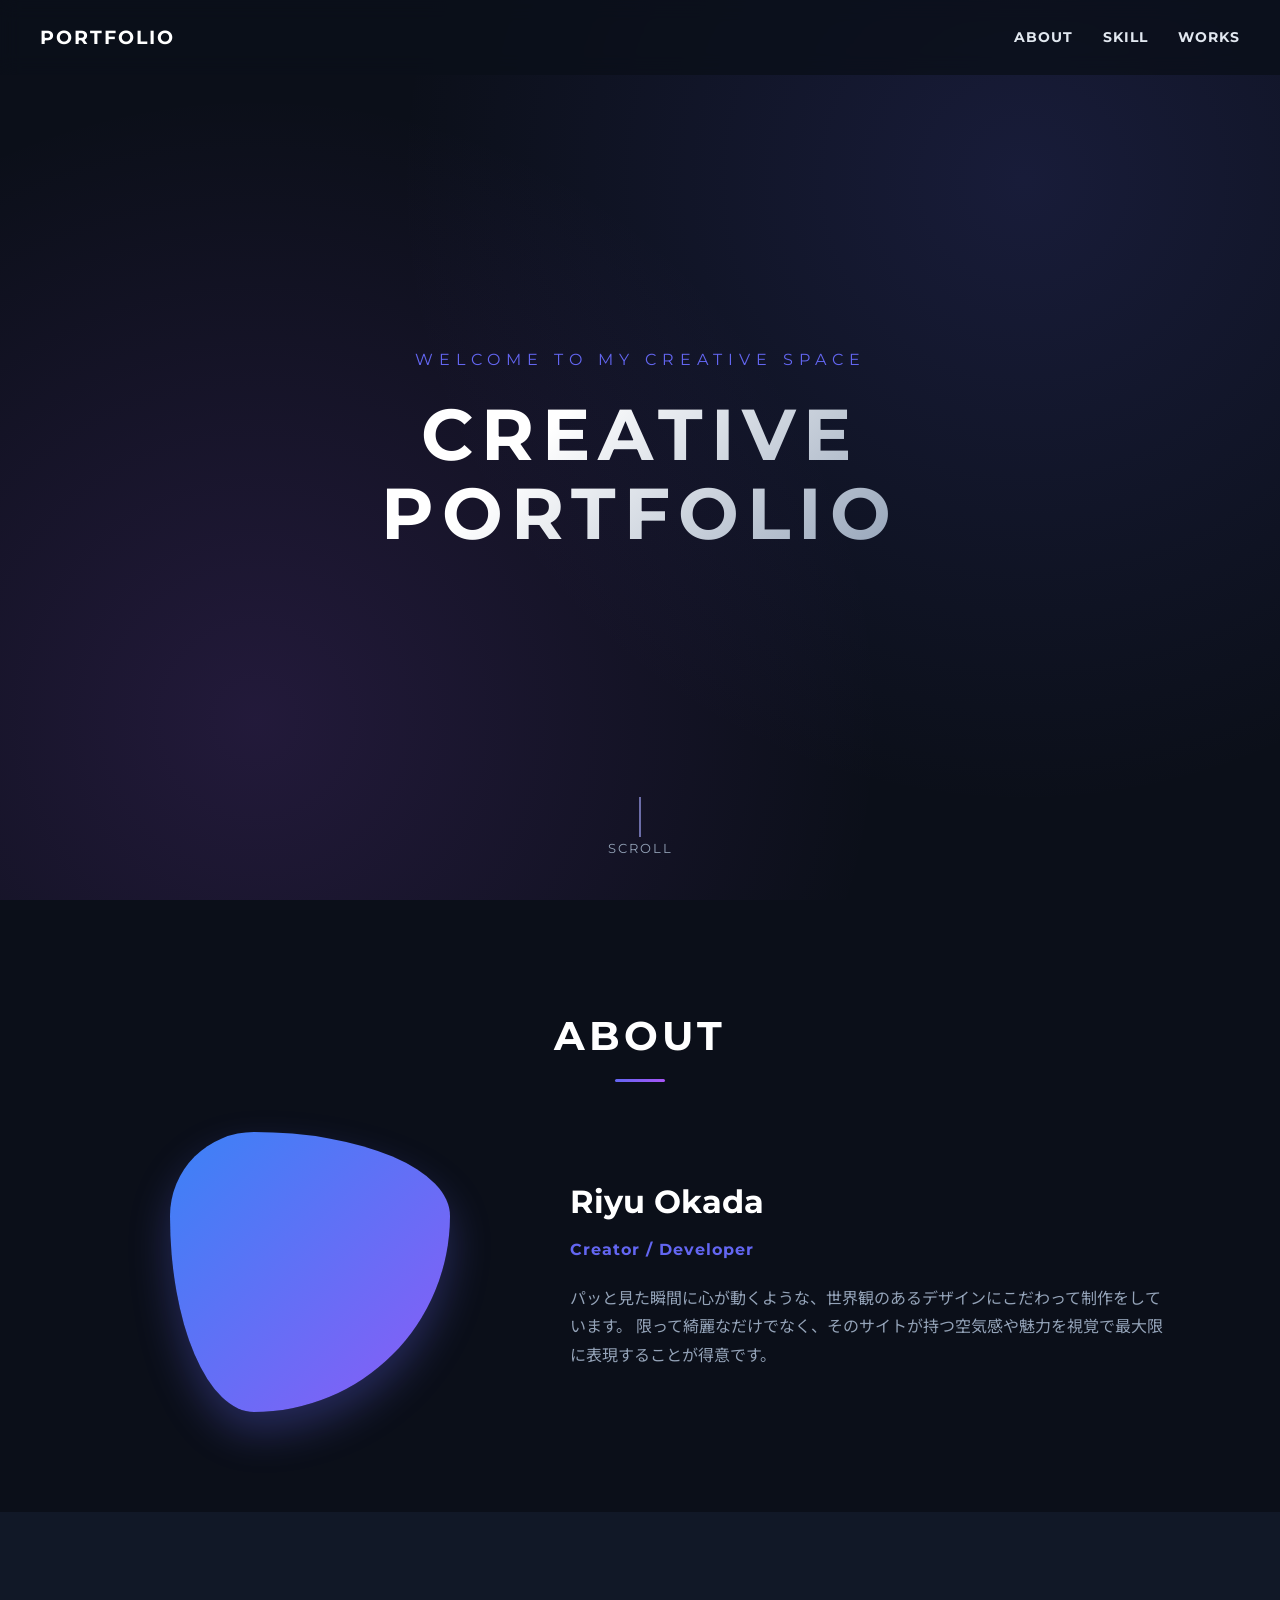
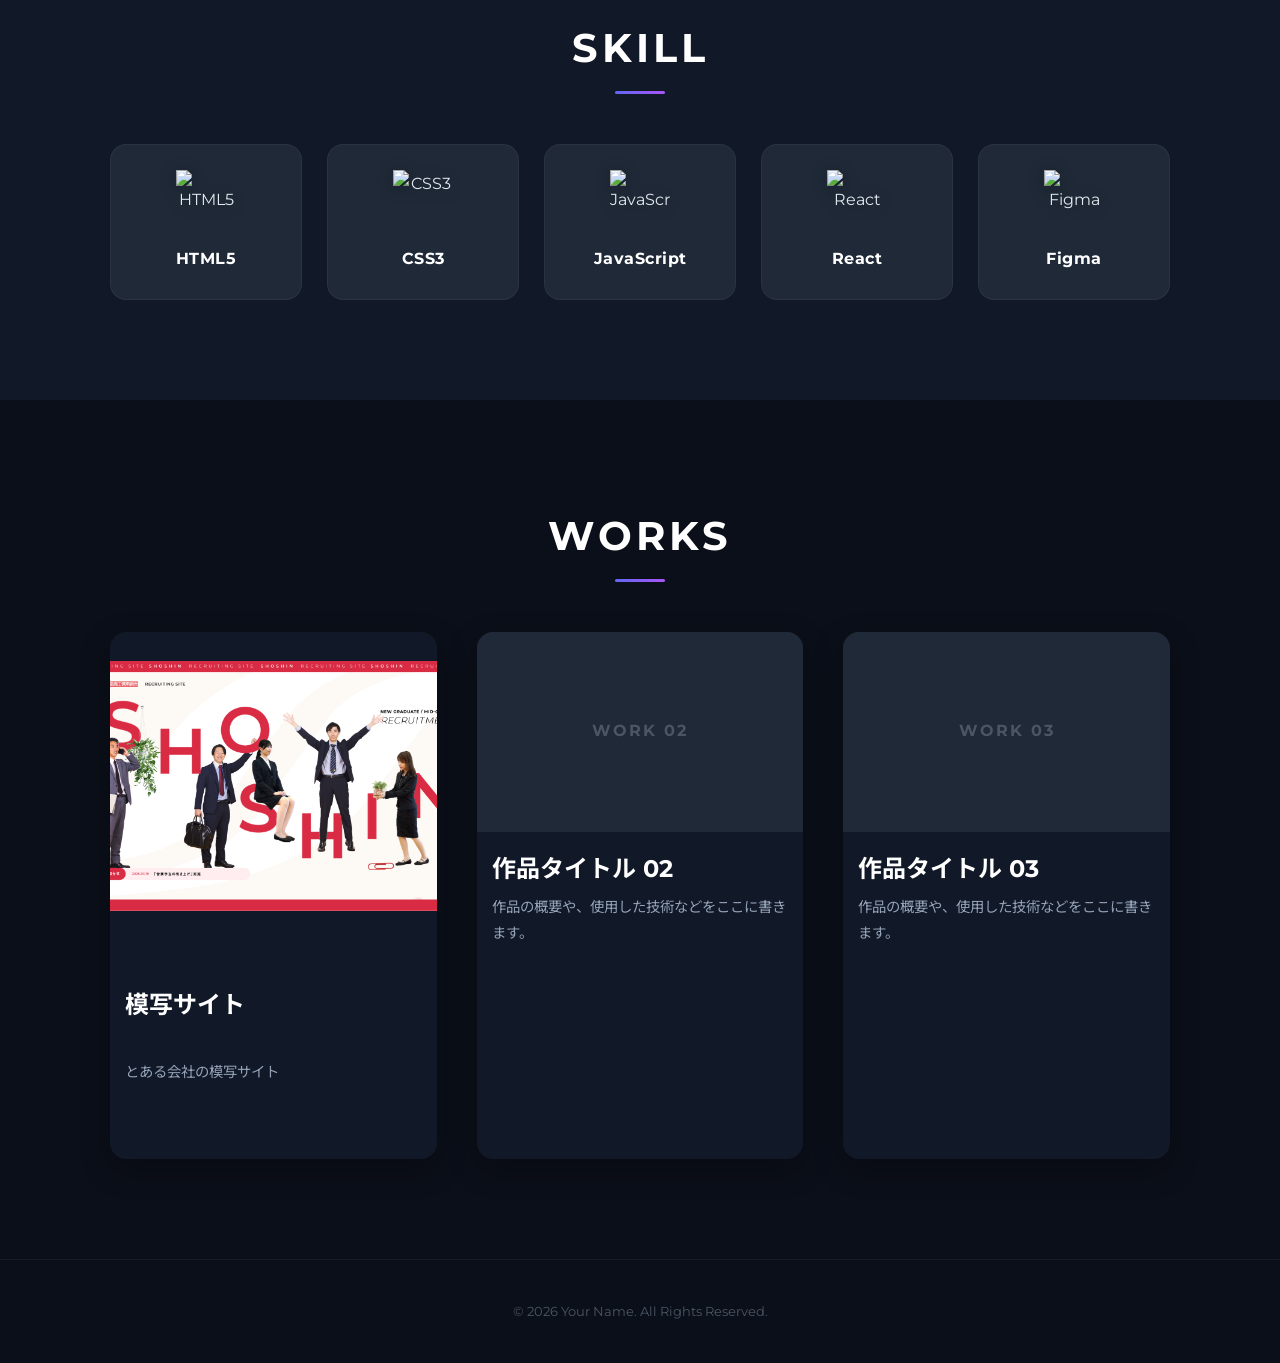
==== index.html @ 324cae5b "Add files via upload" ====
<!DOCTYPE html>
<html lang="ja">
<head>
    <meta charset="UTF-8">
    <meta name="viewport" content="width=device-width, initial-scale=1.0">
    <title>My Portfolio</title>
    <link rel="preconnect" href="https://fonts.googleapis.com">
    <link rel="preconnect" href="https://fonts.gstatic.com" crossorigin>
    <link href="https://fonts.googleapis.com/css2?family=Montserrat:wght@300;400;700&family=Noto+Sans+JP:wght@300;400;700&display=swap" rel="stylesheet">
    <link rel="stylesheet" href="style.css">
</head>
<body>

    <header>
        <div class="logo">PORTFOLIO</div>
        <nav>
            <ul>
                <li><a href="#about">ABOUT</a></li>
                <li><a href="#skill">SKILL</a></li>
                <li><a href="#works">WORKS</a></li>
            </ul>
        </nav>
    </header>

    <main>
        <section class="hero">
            <div class="hero-content">
                <p class="hero-sub">Welcome to my creative space</p>
                <h1 class="hero-title">CREATIVE<br>PORTFOLIO</h1>
                <div class="scroll-down"><span></span>SCROLL</div>
            </div>
        </section>

        <section id="about" class="section">
            <div class="container">
                <h2 class="section-title">ABOUT</h2>
                <div class="about-wrapper">
                    <div class="about-img">
                        <div class="image-placeholder"></div>
                    </div>
                    <div class="about-text">
                        <h3>Riyu Okada</h3>
                        <p class="subtitle">Creator / Developer</p>
                        <p class="description">
                            パッと見た瞬間に心が動くような、世界観のあるデザインにこだわって制作をしています。 限って綺麗なだけでなく、そのサイトが持つ空気感や魅力を視覚で最大限に表現することが得意です。
                        </p>
                    </div>
                </div>
            </div>
        </section>

        <section id="skill" class="section-alt">
    <div class="container">
        <h2 class="section-title">SKILL</h2>
        <div class="skill-grid">
            
            <div class="skill-card">
                <div class="skill-icon-wrapper">
                    <img src="https://cdn.jsdelivr.net/gh/devicons/devicon/icons/html5/html5-original.svg" alt="HTML5" class="skill-img">
                </div>
                <div class="skill-name">HTML5</div>
            </div>

            <div class="skill-card">
                <div class="skill-icon-wrapper">
                    <img src="https://cdn.jsdelivr.net/gh/devicons/devicon/icons/css3/css3-original.svg" alt="CSS3" class="skill-img">
                </div>
                <div class="skill-name">CSS3</div>
            </div>

            <div class="skill-card">
                <div class="skill-icon-wrapper">
                    <img src="https://cdn.jsdelivr.net/gh/devicons/devicon/icons/javascript/javascript-original.svg" alt="JavaScript" class="skill-img">
                </div>
                <div class="skill-name">JavaScript</div>
            </div>

            <div class="skill-card">
                <div class="skill-icon-wrapper">
                    <img src="https://cdn.jsdelivr.net/gh/devicons/devicon/icons/react/react-original.svg" alt="React" class="skill-img">
                </div>
                <div class="skill-name">React</div>
            </div>

            <div class="skill-card">
                <div class="skill-icon-wrapper">
                    <img src="https://cdn.jsdelivr.net/gh/devicons/devicon/icons/figma/figma-original.svg" alt="Figma" class="skill-img">
                </div>
                <div class="skill-name">Figma</div>
            </div>

        </div>
    </div>
</section>

        <section id="works" class="section">
            <div class="container">
                <h2 class="section-title">WORKS</h2>
                <div class="works-grid">
                    <div class="works-card">
                        <a href="file:///Users/okadariyu/mosyakadai2/index.html">
    　　　　　　　　　　　　　　<img src="image/mosyasaito.png" alt="作品01の画像" height="250" style="width: 100%; object-fit: cover; display: block;">
    
    　　　　　　　　　　　　　　　<div class="works-info">
       　　　　　　　　　　　　　　 <h3>模写サイト</h3>
       　　　　　　　　　　　　　　　 <p>とある会社の模写サイト</p>
    　　　　　　　　　　　　　　　</div>
　　　　　　　　　　　　　　　</a>
                    </div>
                    <div class="works-card">
                        <div class="works-img-placeholder"><span>WORK 02</span></div>
                        <div class="works-info">
                            <h3>作品タイトル 02</h3>
                            <p>作品の概要や、使用した技術などをここに書きます。</p>
                        </div>
                    </div>
                    <div class="works-card">
                        <div class="works-img-placeholder"><span>WORK 03</span></div>
                        <div class="works-info">
                            <h3>作品タイトル 03</h3>
                            <p>作品の概要や、使用した技術などをここに書きます。</p>
                        </div>
                    </div>
                </div>
            </div>
        </section>
    </main>

    <footer>
        <p>&copy; 2026 Your Name. All Rights Reserved.</p>
    </footer>

</body>
</html>
---- style.css ----
/* ==========================================
   全体の設定（リセット・共通スタイル）
   ========================================== */
* {
    margin: 0;
    padding: 0;
    box-sizing: border-box;
}

html {
    scroll-behavior: smooth; /* スクロールを滑らかにする */
}

body {
    background-color: #0b0f19; /* 深みのあるダークネイビー */
    color: #e2e8f0;
    font-family: 'Montserrat', 'Noto Sans JP', sans-serif;
    line-height: 1.8;
    overflow-x: hidden;
}

a {
    color: inherit;
    text-decoration: none;
}

li {
    list-style: none;
}

/* レイアウト幅の制限 */
.container {
    max-width: 1100px;
    margin: 0 auto;
    padding: 0 20px;
}

/* セクション共通 */
.section {
    padding: 100px 0;
}
.section-alt {
    padding: 100px 0;
    background-color: #111827; /* 交互に背景色を変えて立体感を出す */
}

/* セクションタイトル */
.section-title {
    font-size: 2.5rem;
    font-weight: 700;
    letter-spacing: 4px;
    text-align: center;
    margin-bottom: 60px;
    position: relative;
    color: #fff;
}

.section-title::after {
    content: '';
    position: absolute;
    bottom: -10px;
    left: 50%;
    transform: translateX(-50%);
    width: 50px;
    height: 3px;
    background: linear-gradient(90deg, #6366f1, #a855f7); /* パープル〜ピンクのグラデーション */
    border-radius: 2px;
}

/* ==========================================
   ヘッダー
   ========================================== */
header {
    position: fixed;
    top: 0;
    left: 0;
    width: 100%;
    display: flex;
    justify-content: space-between;
    align-items: center;
    padding: 20px 40px;
    background-color: rgba(11, 15, 25, 0.8);
    backdrop-filter: blur(10px); /* 後ろが透けるエフェクト */
    z-index: 100;
}

.logo {
    font-size: 1.2rem;
    font-weight: 700;
    letter-spacing: 2px;
    color: #fff;
}

header nav ul {
    display: flex;
    gap: 30px;
}

header nav ul a {
    font-size: 0.9rem;
    font-weight: 700;
    letter-spacing: 1px;
    transition: color 0.3s;
}

header nav ul a:hover {
    color: #a855f7; /* ホバー時に色が変わる */
}

/* ==========================================
   メインビジュアル (Hero)
   ========================================== */
.hero {
    height: 100vh;
    display: flex;
    justify-content: center;
    align-items: center;
    text-align: center;
    position: relative;
    background: radial-gradient(circle at 80% 20%, rgba(99, 102, 241, 0.15), transparent 50%),
                radial-gradient(circle at 20% 80%, rgba(168, 85, 247, 0.15), transparent 50%);
}

.hero-sub {
    font-size: 1rem;
    letter-spacing: 6px;
    color: #6366f1;
    margin-bottom: 20px;
    text-transform: uppercase;
}

.hero-title {
    font-size: 4.5rem;
    font-weight: 700;
    line-height: 1.1;
    letter-spacing: 8px;
    color: #fff;
    background: linear-gradient(135deg, #fff 30%, #94a3b8);
    -webkit-background-clip: text;
    -webkit-text-fill-color: transparent;
}

/* スクロールを促すアニメーション */
.scroll-down {
    position: absolute;
    bottom: 40px;
    left: 50%;
    transform: translateX(-50%);
    font-size: 0.8rem;
    letter-spacing: 2px;
    color: #94a3b8;
}

.scroll-down span {
    display: block;
    width: 1px;
    height: 40px;
    background-color: #6366f1;
    margin: 10px auto 0;
    position: relative;
    overflow: hidden;
}

.scroll-down span::after {
    content: '';
    position: absolute;
    top: 0;
    left: 0;
    width: 100%;
    height: 100%;
    background-color: #fff;
    animation: scroll-anim 2s infinite;
}

@keyframes scroll-anim {
    0% { transform: translateY(-100%); }
    80% { transform: translateY(100%); }
    100% { transform: translateY(100%); }
}

/* ==========================================
   ABOUT セクション
   ========================================== */
.about-wrapper {
    display: flex;
    align-items: center;
    gap: 60px;
    margin-top: 40px;
}

.about-img {
    flex: 1;
    display: flex;
    justify-content: center;
}

/* 画像を入れない状態でもオシャレに見えるプレースホルダー */
.image-placeholder {
    width: 280px;
    height: 280px;
    background: linear-gradient(135deg, #3b82f6, #8b5cf6);
    border-radius: 30% 70% 70% 30% / 30% 30% 70% 70%; /* ニュアンスのある丸み */
    box-shadow: 0 20px 40px rgba(99, 102, 241, 0.3);
}

.about-text {
    flex: 1.5;
}

.about-text h3 {
    font-size: 2rem;
    color: #fff;
    margin-bottom: 5px;
}

.about-text .subtitle {
    color: #6366f1;
    font-weight: 700;
    margin-bottom: 20px;
    letter-spacing: 1px;
}

.about-text .description {
    color: #94a3b8;
    font-size: 1rem;
}

/* ==========================================
   SKILL セクション
   ========================================== */
/* ==========================================
   SKILL セクション（ロゴ画像対応版）
   ========================================== */
.skill-grid {
    display: grid;
    /* スマホなら2列、パソコンなら5列に自動で並ぶオシャレなグリッド */
    grid-template-columns: repeat(auto-fit, minmax(150px, 1fr));
    gap: 25px;
    margin-top: 40px;
}

.skill-card {
    background-color: #1f2937;
    padding: 25px 15px;
    border-radius: 16px;
    border: 1px solid rgba(255, 255, 255, 0.05);
    text-align: center;
    transition: transform 0.3s, border-color 0.3s, box-shadow 0.3s;
    display: flex;
    flex-direction: column;
    align-items: center;
    justify-content: center;
}

/* ホバー時に青紫に光るエフェクト */
.skill-card:hover {
    transform: translateY(-5px);
    border-color: #6366f1;
    box-shadow: 0 10px 25px rgba(99, 102, 241, 0.2);
}

/* ロゴ画像を囲む枠 */
.skill-icon-wrapper {
    width: 60px;
    height: 60px;
    display: flex;
    justify-content: center;
    align-items: center;
    margin-bottom: 15px;
}

/* ロゴ画像自体のスタイル */
.skill-img {
    width: 100%;
    height: 100%;
    object-fit: contain; /* 縦横比を崩さずに綺麗に収める */
    filter: drop-shadow(0 2px 8px rgba(0, 0, 0, 0.2)); /* 軽い影をつけて立体感を出す */
}

/* スキル名のテキスト */
.skill-name {
    font-size: 1rem;
    font-weight: 700;
    color: #fff;
    letter-spacing: 0.5px;
}
/* ==========================================
   WORKS セクション
   ========================================== */
.works-grid {
    display: grid;
    grid-template-columns: repeat(auto-fit, minmax(300px, 1fr));
    gap: 40px;
}

.works-card {
    background-color: #111827;
    border-radius: 16px;
    overflow: hidden;
    box-shadow: 0 10px 30px rgba(0,0,0,0.3);
    transition: transform 0.3s;
}

.works-card:hover {
    transform: translateY(-8px);
}

.works-img-placeholder {
    height: 200px;
    background-color: #1f2937;
    display: flex;
    justify-content: center;
    align-items: center;
    color: #4b5563;
    font-weight: 700;
    letter-spacing: 2px;
    position: relative;
}

/* マウスを乗せた時に光らせる */
.works-card:hover .works-img-placeholder {
    background: linear-gradient(135deg, rgba(99, 102, 241, 0.1), transparent);
}

.works-info {
    padding: 15px;
}

.works-info h3 {
    font-size: 1.5rem;
    color: #fff;
    margin-bottom: 5px;
}

.works-info p {
    font-size: 0.9rem;
    color: #94a3b8;
}

/* ==========================================
   フッター
   ========================================== */
footer {
    text-align: center;
    padding: 40px 0;
    font-size: 0.8rem;
    color: #4b5563;
    border-top: 1px solid rgba(255, 255, 255, 0.05);
}

/* ==========================================
   レスポンシブ（スマホ対応）
   ========================================== */
@media (max-width: 768px) {
    .hero-title {
        font-size: 2.8rem;
    }
    
    .about-wrapper {
        flex-direction: column;
        text-align: center;
        gap: 40px;
    }
    
    header {
        padding: 20px;
    }
    
    header nav ul {
        gap: 15px;
    }
}
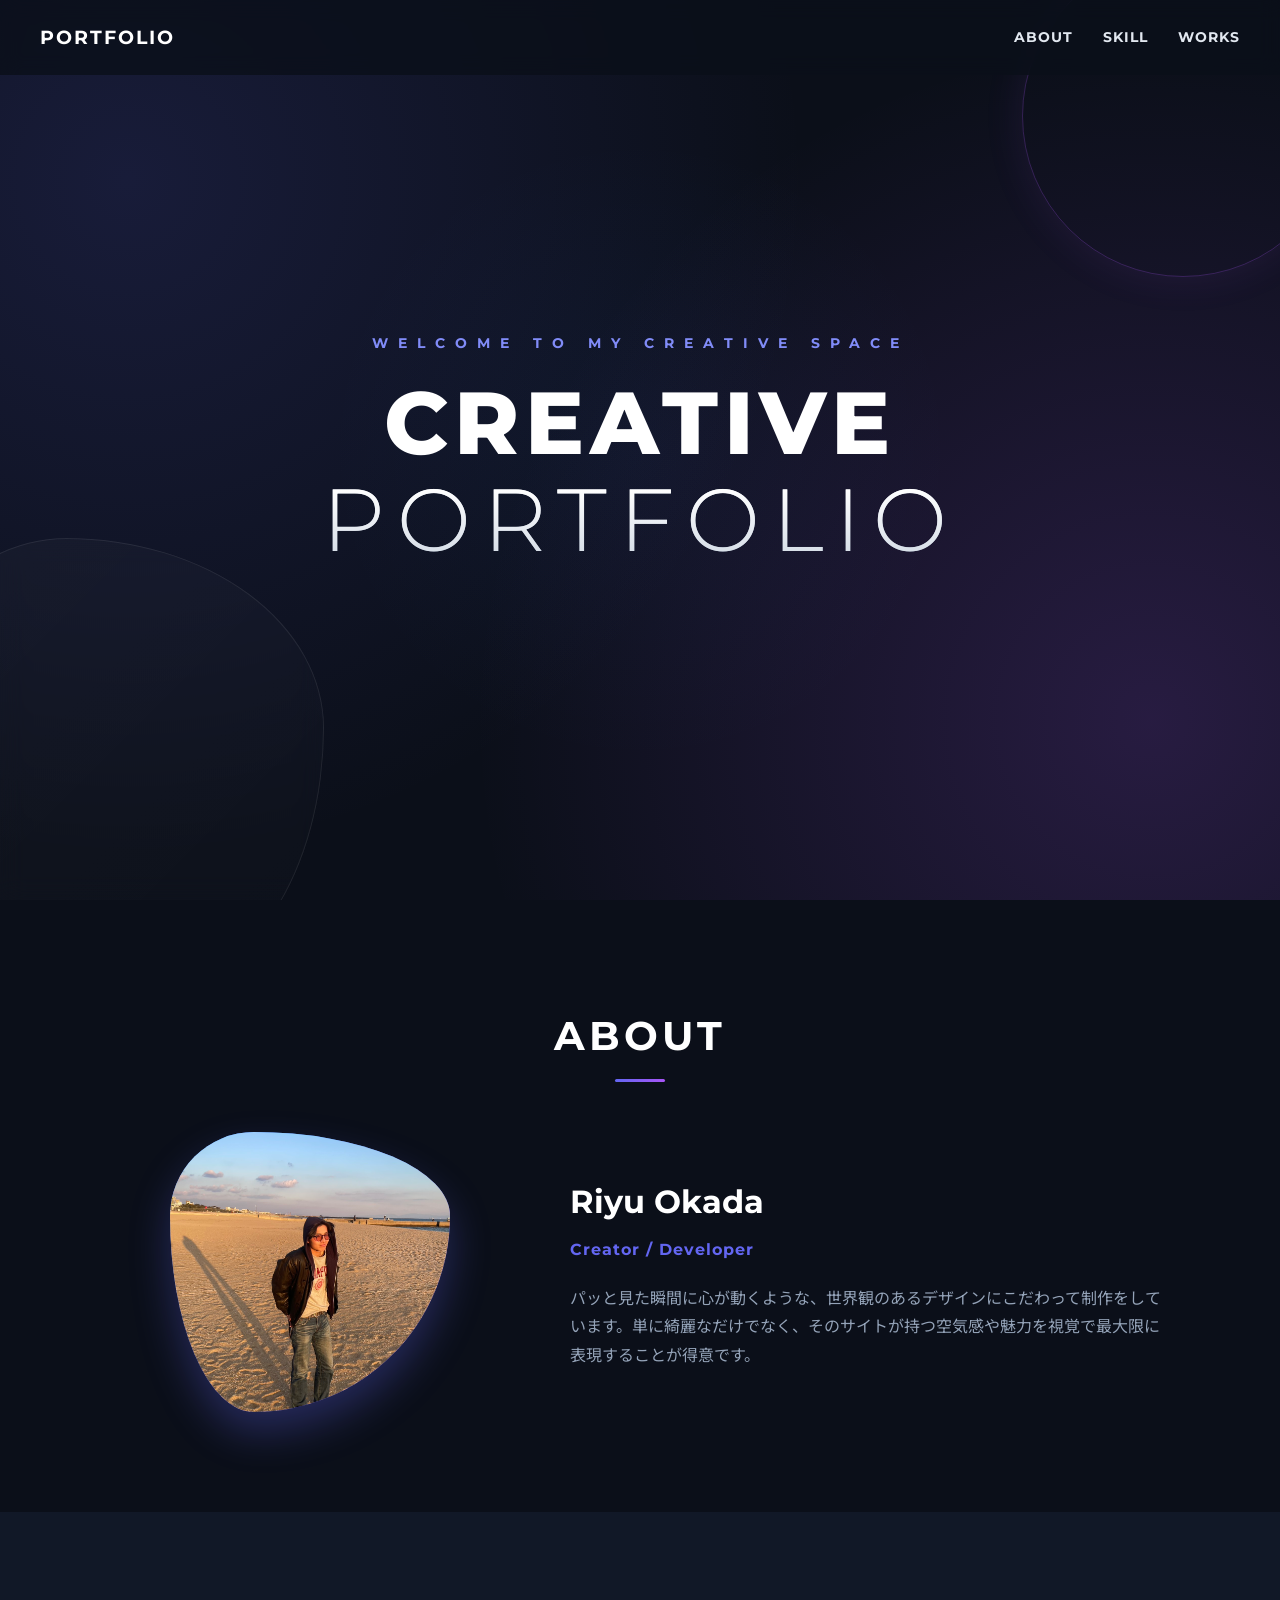
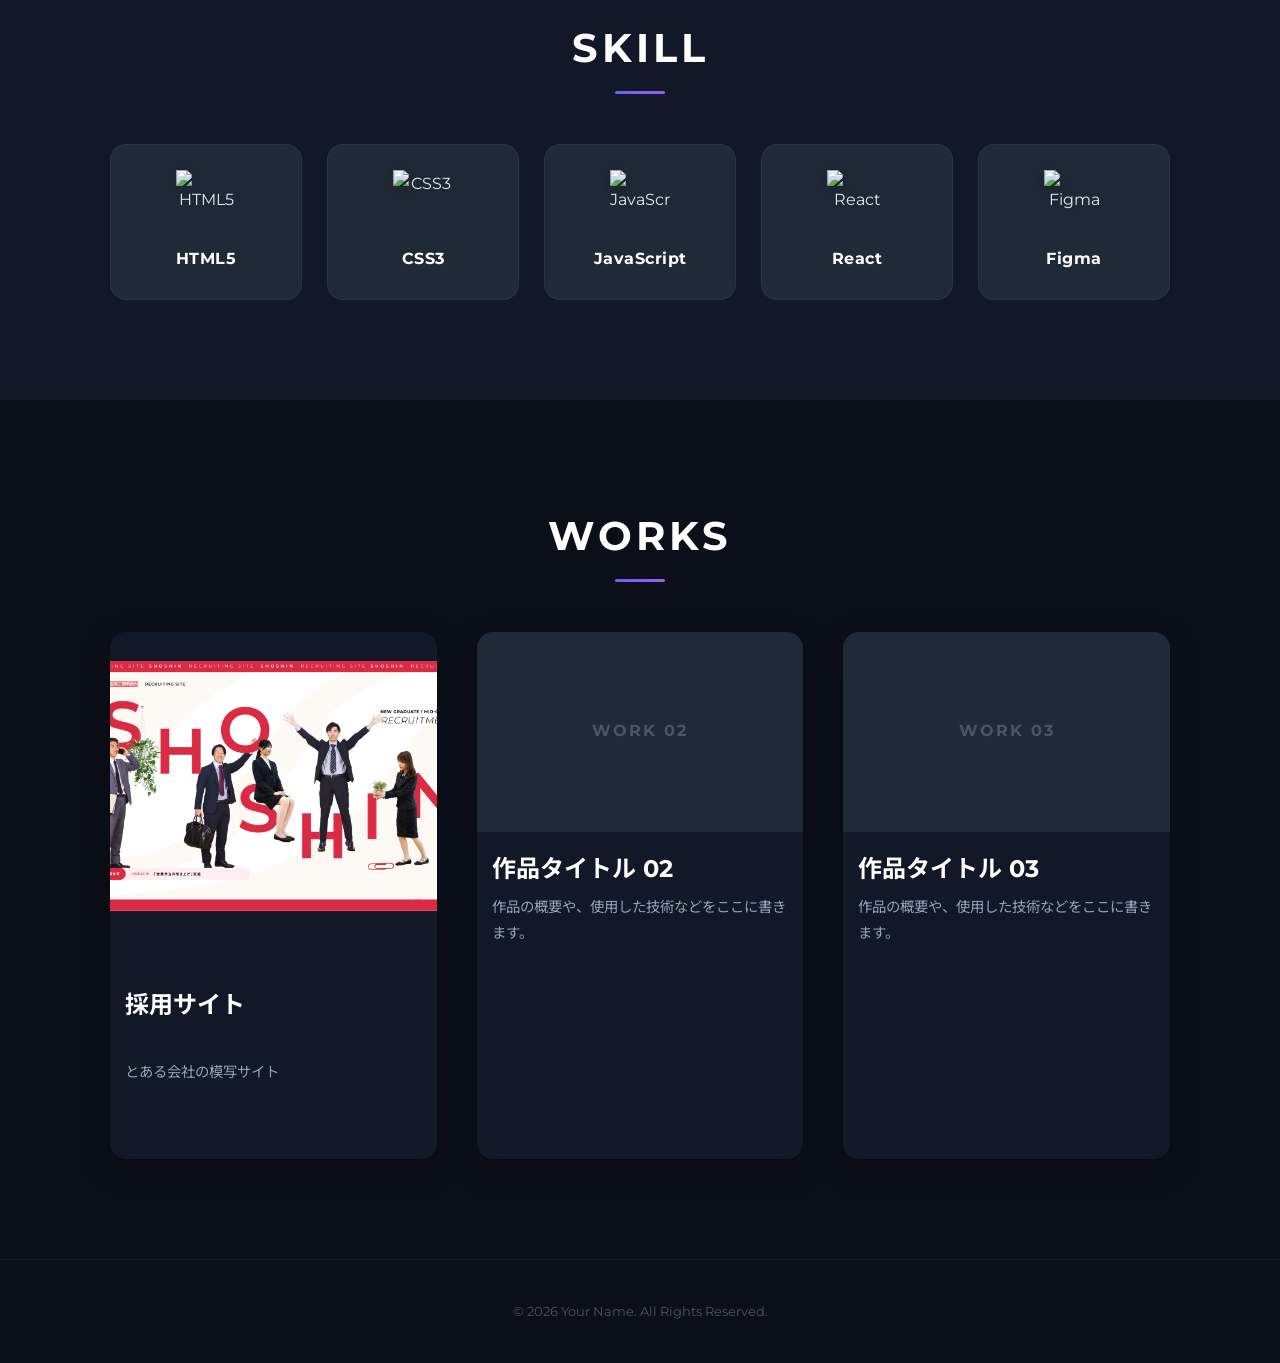
==== commit c3bbbb9a: "Add files via upload" ====
--- a/index.html
+++ b/index.html
@@ -25,29 +25,31 @@
     <main>
         <section class="hero">
             <div class="hero-content">
-                <p class="hero-sub">Welcome to my creative space</p>
-                <h1 class="hero-title">CREATIVE<br>PORTFOLIO</h1>
-                <div class="scroll-down"><span></span>SCROLL</div>
-            </div>
+    <p class="hero-sub">Welcome to my creative space</p>
+    <h1 class="hero-title">CREATIVE<br><span>PORTFOLIO</span></h1>
+</div>
         </section>
 
         <section id="about" class="section">
-            <div class="container">
-                <h2 class="section-title">ABOUT</h2>
-                <div class="about-wrapper">
-                    <div class="about-img">
-                        <div class="image-placeholder"></div>
-                    </div>
-                    <div class="about-text">
-                        <h3>Riyu Okada</h3>
-                        <p class="subtitle">Creator / Developer</p>
-                        <p class="description">
-                            パッと見た瞬間に心が動くような、世界観のあるデザインにこだわって制作をしています。 限って綺麗なだけでなく、そのサイトが持つ空気感や魅力を視覚で最大限に表現することが得意です。
-                        </p>
-                    </div>
+    <div class="container">
+        <h2 class="section-title">ABOUT</h2>
+        <div class="about-wrapper">
+            
+            <div class="about-img">
+                <div class="blob-shape">
+                    <img src="image/about.JPG" alt="Riyu Okadaの写真" class="embedded-image">
                 </div>
             </div>
-        </section>
+            <div class="about-text">
+                <h3>Riyu Okada</h3>
+                <p class="subtitle">Creator / Developer</p>
+                <p class="description">
+                    パッと見た瞬間に心が動くような、世界観のあるデザインにこだわって制作をしています。単に綺麗なだけでなく、そのサイトが持つ空気感や魅力を視覚で最大限に表現することが得意です。
+                </p>
+            </div>
+        </div>
+    </div>
+</section>
 
         <section id="skill" class="section-alt">
     <div class="container">
@@ -102,7 +104,7 @@
     　　　　　　　　　　　　　　<img src="image/mosyasaito.png" alt="作品01の画像" height="250" style="width: 100%; object-fit: cover; display: block;">
     
     　　　　　　　　　　　　　　　<div class="works-info">
-       　　　　　　　　　　　　　　 <h3>模写サイト</h3>
+       　　　　　　　　　　　　　　 <h3>採用サイト</h3>
        　　　　　　　　　　　　　　　 <p>とある会社の模写サイト</p>
     　　　　　　　　　　　　　　　</div>
 　　　　　　　　　　　　　　　</a>
@@ -129,6 +131,22 @@
     <footer>
         <p>&copy; 2026 Your Name. All Rights Reserved.</p>
     </footer>
+<script>
+        const hero = document.querySelector('.hero');
 
+        window.addEventListener('mousemove', (e) => {
+            // マウスの座標を取得
+            const mouseX = e.clientX;
+            const mouseY = e.clientY;
+
+            // 画面の中心からの距離を計算
+            const moveX = (mouseX - window.innerWidth / 2) / 25;
+            const moveY = (mouseY - window.innerHeight / 2) / 25;
+
+            // CSSのカスタムプロパティ（変数）として座標を渡す
+            hero.style.setProperty('--x', `${moveX}px`);
+            hero.style.setProperty('--y', `${moveY}px`);
+        });
+    </script>
 </body>
 </html>
--- a/style.css
+++ b/style.css
@@ -108,7 +108,7 @@
 }
 
 /* ==========================================
-   メインビジュアル (Hero)
+   メインビジュアル (Hero) 
    ========================================== */
 .hero {
     height: 100vh;
@@ -117,46 +117,93 @@
     align-items: center;
     text-align: center;
     position: relative;
-    background: radial-gradient(circle at 80% 20%, rgba(99, 102, 241, 0.15), transparent 50%),
-                radial-gradient(circle at 20% 80%, rgba(168, 85, 247, 0.15), transparent 50%);
+    overflow: hidden;
+    background-color: #0b0f19;
+    background-image: 
+        radial-gradient(circle at 10% 20%, rgba(99, 102, 241, 0.15) 0%, transparent 50%),
+        radial-gradient(circle at 90% 80%, rgba(168, 85, 247, 0.18) 0%, transparent 50%),
+        radial-gradient(circle at 50% 50%, rgba(59, 130, 246, 0.05) 0%, transparent 40%);
+}
+
+.hero::before {
+    content: '';
+    position: absolute;
+    width: 450px;
+    height: 450px;
+    bottom: -10%;
+    left: -10%;
+    background: linear-gradient(135deg, rgba(255, 255, 255, 0.03), rgba(255, 255, 255, 0.01));
+    border: 1px solid rgba(255, 255, 255, 0.08);
+    backdrop-filter: blur(12px);
+    border-radius: 43% 57% 38% 62% / 55% 42% 58% 45%;
+    z-index: 1;
+    animation: floatBlob 16s infinite alternate ease-in-out;
+}
+
+.hero::after {
+    content: '';
+    position: absolute;
+    width: 320px;
+    height: 320px;
+    top: -5%;
+    right: -5%;
+    border: 1.5px solid rgba(168, 85, 247, 0.25);
+    border-radius: 50%;
+    box-shadow: 0 0 40px rgba(168, 85, 247, 0.1);
+    z-index: 1;
+    animation: floatCircle 12s infinite alternate-reverse ease-in-out;
+}
+
+.hero-content {
+    position: relative;
+    z-index: 2; 
 }
 
 .hero-sub {
-    font-size: 1rem;
-    letter-spacing: 6px;
-    color: #6366f1;
+    font-size: 0.85rem;
+    letter-spacing: 10px; 
+    color: #818cf8; 
     margin-bottom: 20px;
     text-transform: uppercase;
+    font-weight: 700;
 }
 
 .hero-title {
-    font-size: 4.5rem;
-    font-weight: 700;
+    font-size: 5.5rem; 
+    font-weight: 800; 
     line-height: 1.1;
-    letter-spacing: 8px;
-    color: #fff;
-    background: linear-gradient(135deg, #fff 30%, #94a3b8);
+    letter-spacing: 6px;
+    color: #fff;
+    background: linear-gradient(to bottom, #ffffff 40%, #94a3b8 100%);
     -webkit-background-clip: text;
     -webkit-text-fill-color: transparent;
 }
 
-/* スクロールを促すアニメーション */
+.hero-title span {
+    font-weight: 300;
+    letter-spacing: 12px;
+    background: linear-gradient(to bottom, #ffffff 20%, #cbd5e1 100%);
+    -webkit-background-clip: text;
+    -webkit-text-fill-color: transparent;
+}
+
 .scroll-down {
     position: absolute;
-    bottom: 40px;
+    bottom: 25px; 
     left: 50%;
     transform: translateX(-50%);
-    font-size: 0.8rem;
-    letter-spacing: 2px;
-    color: #94a3b8;
+    font-size: 0.75rem;
+    letter-spacing: 4px;
+    color: #64748b;
+    z-index: 3;
 }
 
 .scroll-down span {
     display: block;
     width: 1px;
-    height: 40px;
-    background-color: #6366f1;
-    margin: 10px auto 0;
+    height: 40px; 
+    background-color: rgba(255, 255, 255, 0.08);
+    margin: 8px auto 0;
     position: relative;
     overflow: hidden;
 }
@@ -168,8 +215,21 @@
     left: 0;
     width: 100%;
     height: 100%;
-    background-color: #fff;
-    animation: scroll-anim 2s infinite;
+    background: linear-gradient(to bottom, transparent, #6366f1, transparent);
+    animation: scroll-anim 2s infinite ease-in-out;
+}
+
+/* ==========================================
+   アニメーション
+   ========================================== */
+@keyframes floatBlob {
+    0% { transform: translate(0, 0) rotate(0deg) scale(1); }
+    100% { transform: translate(40px, -20px) rotate(15deg) scale(1.05); }
+}
+
+@keyframes floatCircle {
+    0% { transform: translate(0, 0) scale(1); }
+    100% { transform: translate(-30px, 30px) scale(0.95); }
 }
 
 @keyframes scroll-anim {
@@ -369,4 +429,25 @@
     header nav ul {
         gap: 15px;
     }
+}
+
+
+/* 💡 青いグラデーションの形（親要素） */
+.blob-shape {
+    width: 280px;
+    height: 280px;
+    background: linear-gradient(135deg, #3b82f6, #8b5cf6); /* 青〜紫のグラデーション */
+    border-radius: 30% 70% 70% 30% / 30% 30% 70% 70%; /* 有機的な丸みをキープ */
+    box-shadow: 0 20px 40px rgba(99, 102, 241, 0.3);
+    position: relative;
+    overflow: hidden; /* 💡 これ重要！はみ出た写真をこの形でバッサリ切り抜きます */
+}
+
+/* 💡 中に入れる自分の写真 */
+.blob-shape .embedded-image {
+    width: 100%;
+    height: 100%;
+    object-fit: cover; /* 💡 写真が縦横に歪まず、枠いっぱいに綺麗に収まります */
+    display: block;
+    mix-blend-mode: normal; /* 写真の元の色をそのまま出す設定 */
 }
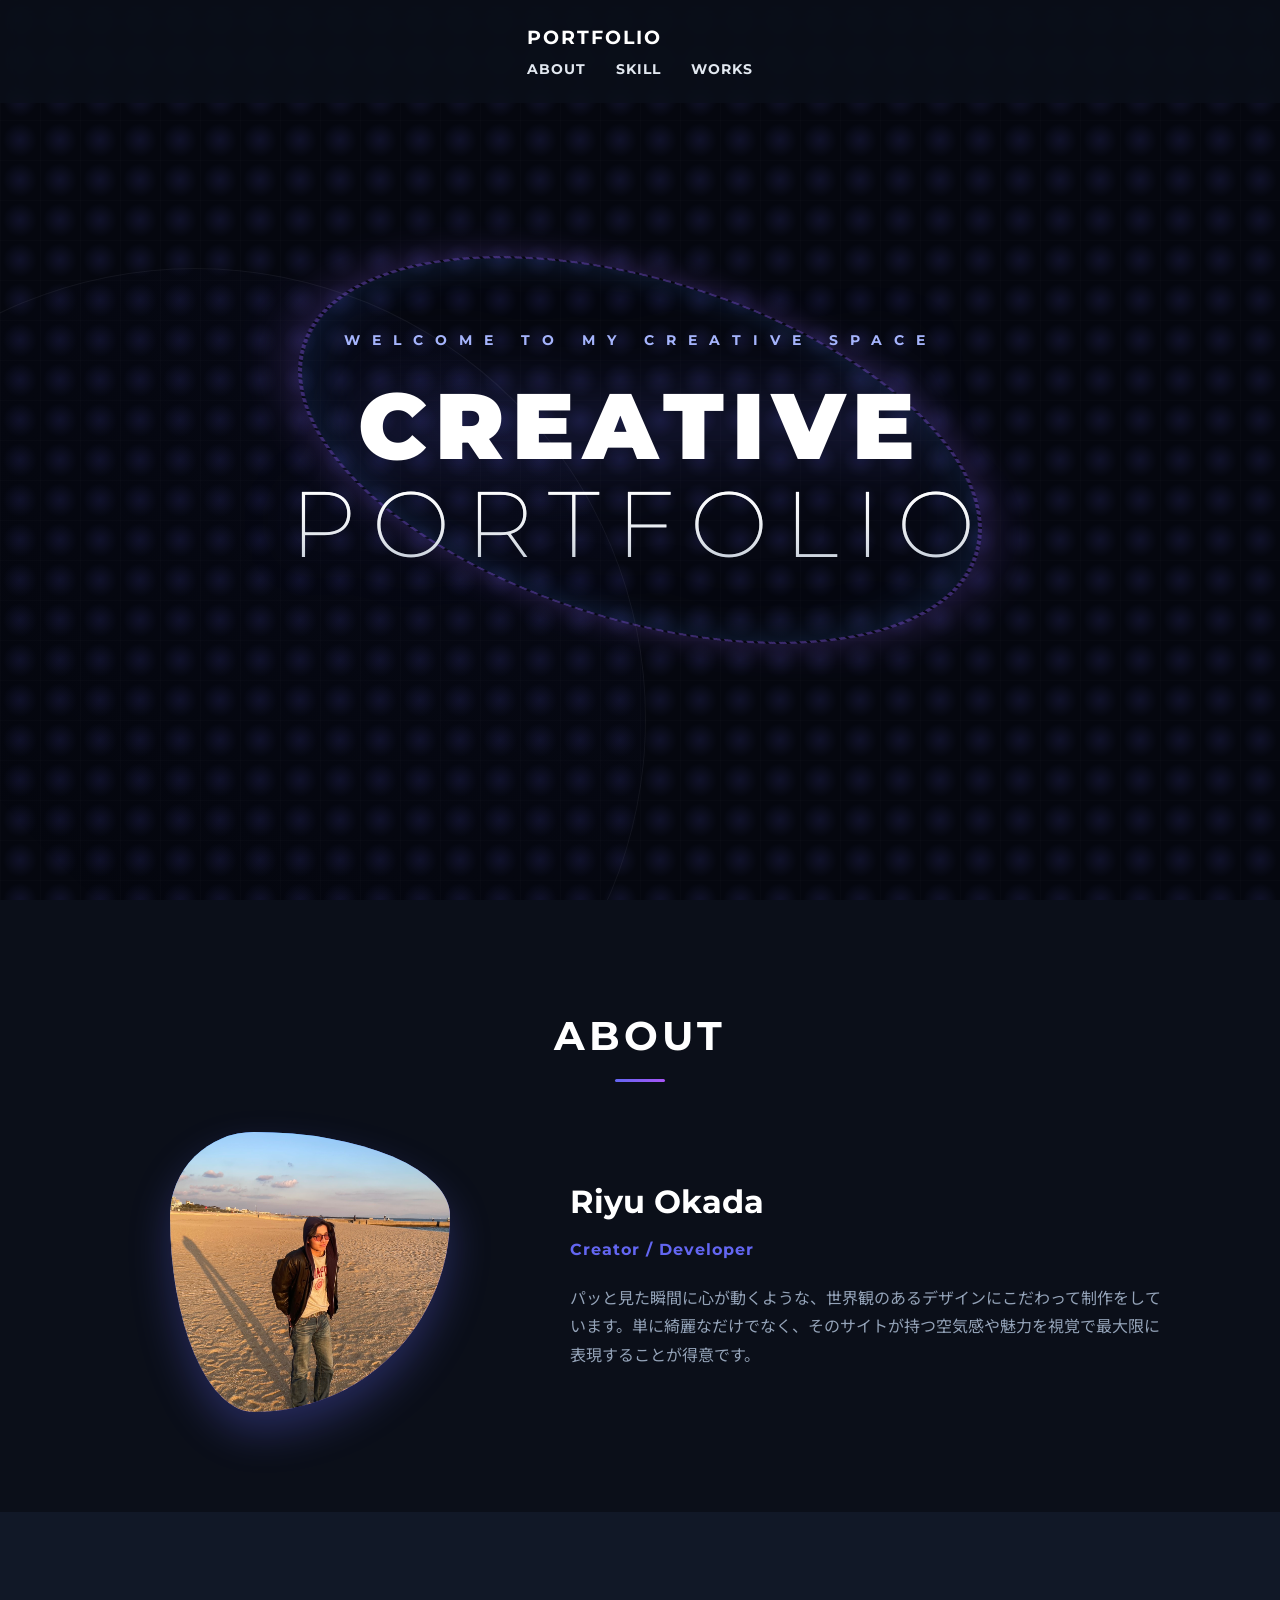
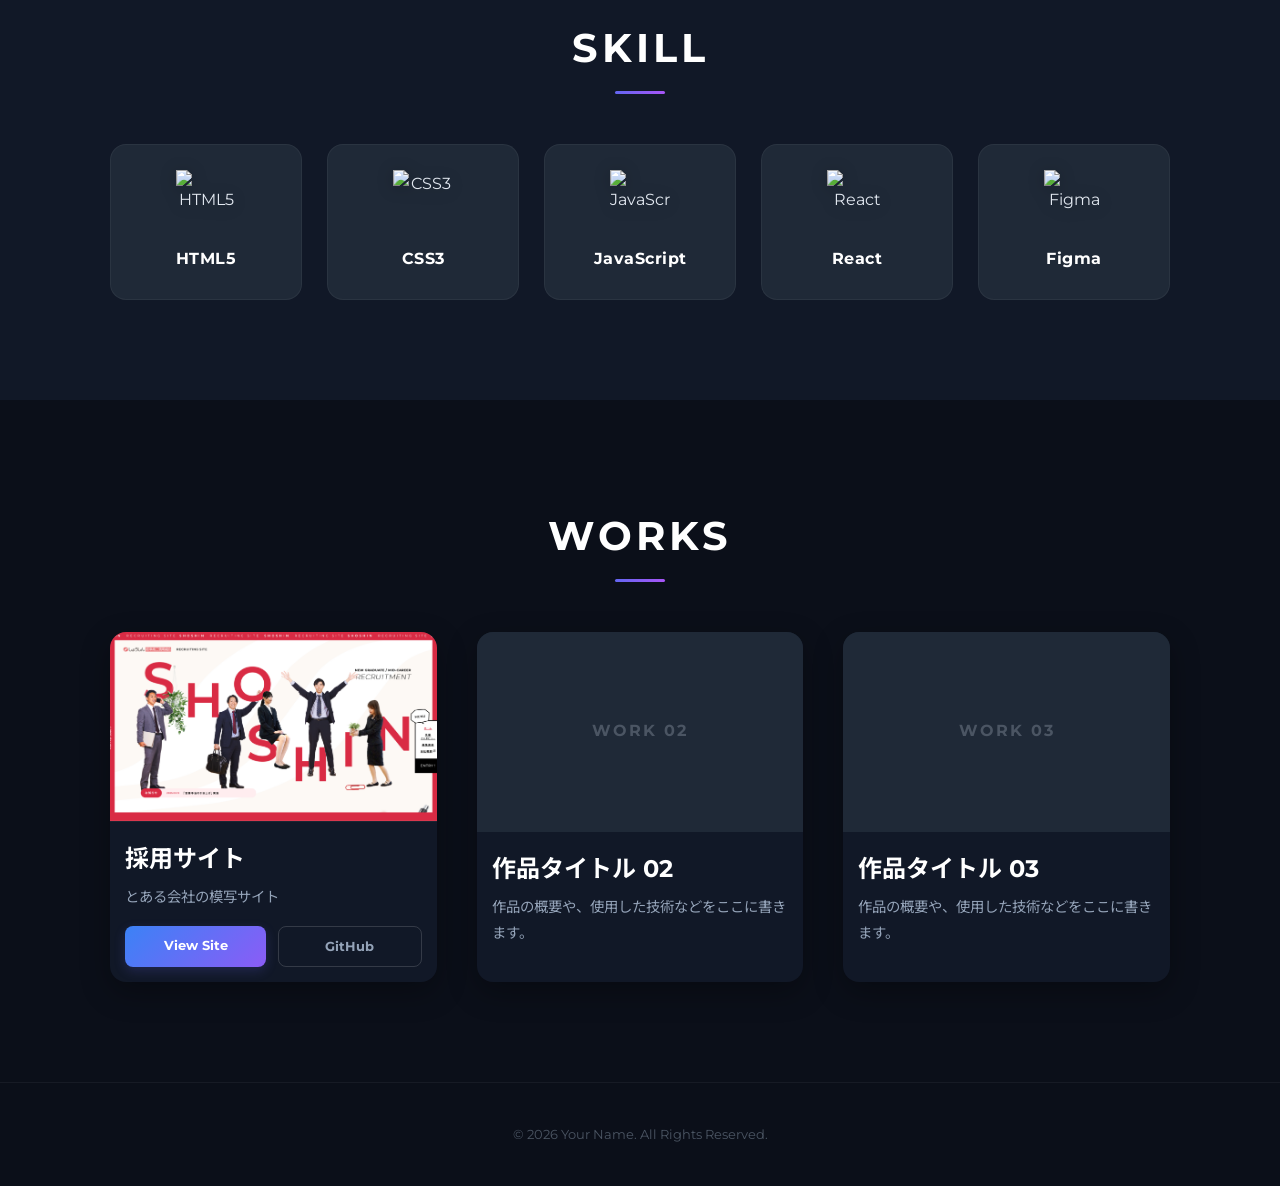
==== commit f3eeec4c: "Add files via upload" ====
--- a/index.html
+++ b/index.html
@@ -12,15 +12,24 @@
 <body>
 
     <header>
-        <div class="logo">PORTFOLIO</div>
-        <nav>
+    <div class="container header-container">
+        <a href="#" class="logo">PORTFOLIO</a>
+
+        <nav class="nav-menu">
             <ul>
                 <li><a href="#about">ABOUT</a></li>
                 <li><a href="#skill">SKILL</a></li>
                 <li><a href="#works">WORKS</a></li>
             </ul>
         </nav>
-    </header>
+
+        <button class="hamburger-btn" aria-label="メニューを開く">
+            <span></span>
+            <span></span>
+            <span></span>
+        </button>
+    </div>
+</header>
 
     <main>
         <section class="hero">
@@ -100,15 +109,18 @@
                 <h2 class="section-title">WORKS</h2>
                 <div class="works-grid">
                     <div class="works-card">
-                        <a href="file:///Users/okadariyu/mosyakadai2/index.html">
-    　　　　　　　　　　　　　　<img src="image/mosyasaito.png" alt="作品01の画像" height="250" style="width: 100%; object-fit: cover; display: block;">
+    <img src="image/mosyasaito.png" alt="採用サイトの画像" class="works-img">
     
-    　　　　　　　　　　　　　　　<div class="works-info">
-       　　　　　　　　　　　　　　 <h3>採用サイト</h3>
-       　　　　　　　　　　　　　　　 <p>とある会社の模写サイト</p>
-    　　　　　　　　　　　　　　　</div>
-　　　　　　　　　　　　　　　</a>
-                    </div>
+    <div class="works-info">
+        <h3>採用サイト</h3>
+        <p>とある会社の模写サイト</p>
+        
+        <div class="works-links">
+            <a href="file:///Users/okadariyu/mosyakadai2/index.html" class="btn-site">View Site</a>
+            <a href="https://github.com/Gangtianlimeng6-CPU/Portforio" target="_blank" class="btn-git">GitHub</a>
+        </div>
+    </div>
+</div>
                     <div class="works-card">
                         <div class="works-img-placeholder"><span>WORK 02</span></div>
                         <div class="works-info">
@@ -131,22 +143,35 @@
     <footer>
         <p>&copy; 2026 Your Name. All Rights Reserved.</p>
     </footer>
-<script>
+    <script>
         const hero = document.querySelector('.hero');
+        if(hero) {
+            window.addEventListener('mousemove', (e) => {
+                const mouseX = e.clientX;
+                const mouseY = e.clientY;
+                const moveX = (mouseX - window.innerWidth / 2) / 25;
+                const moveY = (mouseY - window.innerHeight / 2) / 25;
+                hero.style.setProperty('--x', `${moveX}px`);
+                hero.style.setProperty('--y', `${moveY}px`);
+            });
+        }
 
-        window.addEventListener('mousemove', (e) => {
-            // マウスの座標を取得
-            const mouseX = e.clientX;
-            const mouseY = e.clientY;
+        const hamburgerBtn = document.querySelector('.hamburger-btn');
+        const navMenu = document.querySelector('.nav-menu');
+        const navLinks = document.querySelectorAll('.nav-menu a');
 
-            // 画面の中心からの距離を計算
-            const moveX = (mouseX - window.innerWidth / 2) / 25;
-            const moveY = (mouseY - window.innerHeight / 2) / 25;
+        hamburgerBtn.addEventListener('click', () => {
+            hamburgerBtn.classList.toggle('active');
+            navMenu.classList.toggle('active');
+        });
 
-            // CSSのカスタムプロパティ（変数）として座標を渡す
-            hero.style.setProperty('--x', `${moveX}px`);
-            hero.style.setProperty('--y', `${moveY}px`);
+        navLinks.forEach(link => {
+            link.addEventListener('click', () => {
+                hamburgerBtn.classList.remove('active');
+                navMenu.classList.remove('active');
+            });
         });
     </script>
+
 </body>
 </html>
--- a/style.css
+++ b/style.css
@@ -110,6 +110,9 @@
 /* ==========================================
    メインビジュアル (Hero) 
    ========================================== */
+/* ==========================================
+   メインビジュアル (Hero) - 限界突破インパクト版
+   ========================================== */
 .hero {
     height: 100vh;
     display: flex;
@@ -118,91 +121,112 @@
     text-align: center;
     position: relative;
     overflow: hidden;
-    background-color: #0b0f19;
+    background-color: #05070f; /* より深い漆黒にして光を際立たせる */
+    
+    /* 💡 空間の広がりを演出する奥側のネオンフォグ */
     background-image: 
-        radial-gradient(circle at 10% 20%, rgba(99, 102, 241, 0.15) 0%, transparent 50%),
-        radial-gradient(circle at 90% 80%, rgba(168, 85, 247, 0.18) 0%, transparent 50%),
-        radial-gradient(circle at 50% 50%, rgba(59, 130, 246, 0.05) 0%, transparent 40%);
-}
-
+        radial-gradient(circle at 50% 50%, rgba(99, 102, 241, 0.15) 0%, transparent 50%),
+        radial-gradient(circle at 20% 80%, rgba(59, 130, 246, 0.1) 0%, transparent 40%);
+    
+    /* 💡 大袈裟な仕掛け：画面全体にサイバー感を出す微細なグリッド（網目）を敷く */
+    background-size: 40px 40px;
+    background-image: 
+        linear-gradient(to right, rgba(255, 255, 255, 0.01) 1px, transparent 1px),
+        linear-gradient(to bottom, rgba(255, 255, 255, 0.01) 1px, transparent 1px),
+        radial-gradient(circle at 50% 50%, rgba(99, 102, 241, 0.12) 0%, transparent 60%);
+}
+
+/* 💡 超大袈裟要素①：中央の文字を飲み込む「巨大な3D光背リング」 */
 .hero::before {
     content: '';
     position: absolute;
-    width: 450px;
-    height: 450px;
-    bottom: -10%;
-    left: -10%;
-    background: linear-gradient(135deg, rgba(255, 255, 255, 0.03), rgba(255, 255, 255, 0.01));
-    border: 1px solid rgba(255, 255, 255, 0.08);
-    backdrop-filter: blur(12px);
-    border-radius: 43% 57% 38% 62% / 55% 42% 58% 45%;
+    width: 700px;  /* 圧倒的サイズ */
+    height: 700px;
+    top: 50%;
+    left: 50%;
+    /* 💡 最初から画面中央に固定し、立体的に傾ける */
+    transform: translate(-50%, -50%) rotateX(60deg) rotateY(15deg);
+    border: 4px dashed rgba(139, 92, 246, 0.4); /* 輪郭を点線にしてデジタル感を加速 */
+    border-radius: 50%;
+    /* 強烈なネオングロー（発光） */
+    box-shadow: 
+        0 0 60px rgba(139, 92, 246, 0.3),
+        inset 0 0 60px rgba(59, 130, 246, 0.2);
     z-index: 1;
-    animation: floatBlob 16s infinite alternate ease-in-out;
-}
-
+    /* 💡 3D回転アニメーションをかける */
+    animation: cosmicRotate 25s infinite linear;
+    pointer-events: none;
+}
+
+/* 💡 超大袈裟要素②：左下からせり出す「超巨大な半透明の惑星アーク（円弧）」 */
 .hero::after {
     content: '';
     position: absolute;
-    width: 320px;
-    height: 320px;
-    top: -5%;
-    right: -5%;
-    border: 1.5px solid rgba(168, 85, 247, 0.25);
+    width: 900px;
+    height: 900px;
+    bottom: -30%;
+    left: -20%;
+    border: 1px solid rgba(255, 255, 255, 0.05);
+    background: radial-gradient(circle at top right, rgba(99, 102, 241, 0.03), transparent 70%);
     border-radius: 50%;
-    box-shadow: 0 0 40px rgba(168, 85, 247, 0.1);
     z-index: 1;
-    animation: floatCircle 12s infinite alternate-reverse ease-in-out;
+    animation: pulseOrbit 12s infinite alternate ease-in-out;
+    pointer-events: none;
 }
 
 .hero-content {
     position: relative;
-    z-index: 2; 
+    z-index: 2;
+    /* 💡 文字自体にもほんのりネオンの影をつけて存在感をアップ */
+    filter: drop-shadow(0 0 30px rgba(99, 102, 241, 0.3));
 }
 
 .hero-sub {
     font-size: 0.85rem;
-    letter-spacing: 10px; 
-    color: #818cf8; 
-    margin-bottom: 20px;
+    letter-spacing: 12px; /* さらにハイエンドに */
+    color: #a5b4fc;
+    margin-bottom: 25px;
     text-transform: uppercase;
     font-weight: 700;
 }
 
 .hero-title {
-    font-size: 5.5rem; 
-    font-weight: 800; 
-    line-height: 1.1;
-    letter-spacing: 6px;
-    color: #fff;
-    background: linear-gradient(to bottom, #ffffff 40%, #94a3b8 100%);
+    font-size: 5.8rem; /* さらにインパクトを持たせるサイズアップ */
+    font-weight: 900; /* 限界まで極太に */
+    line-height: 1.05;
+    letter-spacing: 8px;
+    color: #fff;
+    background: linear-gradient(to bottom, #ffffff 50%, #94a3b8 100%);
     -webkit-background-clip: text;
     -webkit-text-fill-color: transparent;
 }
 
 .hero-title span {
-    font-weight: 300;
-    letter-spacing: 12px;
-    background: linear-gradient(to bottom, #ffffff 20%, #cbd5e1 100%);
+    font-weight: 200; /* 逆に極細にしてギャップを最大化 */
+    letter-spacing: 16px;
+    color: rgba(255, 255, 255, 0.9);
+    background: linear-gradient(to bottom, #ffffff 0%, rgba(255,255,255,0.3) 100%);
     -webkit-background-clip: text;
     -webkit-text-fill-color: transparent;
 }
 
+/* スクロールダウンの最下部固定（被り対策完全版） */
 .scroll-down {
     position: absolute;
-    bottom: 25px; 
+    bottom: 25px;
     left: 50%;
     transform: translateX(-50%);
     font-size: 0.75rem;
     letter-spacing: 4px;
-    color: #64748b;
+    color: #475569;
     z-index: 3;
 }
 
 .scroll-down span {
     display: block;
     width: 1px;
-    height: 40px; 
-    background-color: rgba(255, 255, 255, 0.08);
+    height: 45px;
+    background-color: rgba(255, 255, 255, 0.05);
     margin: 8px auto 0;
     position: relative;
     overflow: hidden;
@@ -215,21 +239,28 @@
     left: 0;
     width: 100%;
     height: 100%;
-    background: linear-gradient(to bottom, transparent, #6366f1, transparent);
+    background: linear-gradient(to bottom, transparent, #8b5cf6, transparent);
     animation: scroll-anim 2s infinite ease-in-out;
 }
 
 /* ==========================================
-   アニメーション
-   ========================================== */
-@keyframes floatBlob {
-    0% { transform: translate(0, 0) rotate(0deg) scale(1); }
-    100% { transform: translate(40px, -20px) rotate(15deg) scale(1.05); }
-}
-
-@keyframes floatCircle {
-    0% { transform: translate(0, 0) scale(1); }
-    100% { transform: translate(-30px, 30px) scale(0.95); }
+   アニメーション（大袈裟＆ダイナミック）
+   ========================================== */
+   
+/* 💡 巨大リングが宇宙のように立体回転するアニメーション */
+@keyframes cosmicRotate {
+    0% {
+        transform: translate(-50%, -50%) rotateX(60deg) rotateY(15deg) rotateZ(0deg);
+    }
+    100% {
+        transform: translate(-50%, -50%) rotateX(60deg) rotateY(15deg) rotateZ(360deg);
+    }
+}
+
+/* 💡 巨大アークがゆっくりと脈動する */
+@keyframes pulseOrbit {
+    0% { transform: scale(1) translate(0, 0); opacity: 0.5; }
+    100% { transform: scale(1.05) translate(20px, -10px); opacity: 1; }
 }
 
 @keyframes scroll-anim {
@@ -450,4 +481,154 @@
     object-fit: cover; /* 💡 写真が縦横に歪まず、枠いっぱいに綺麗に収まります */
     display: block;
     mix-blend-mode: normal; /* 写真の元の色をそのまま出す設定 */
+}
+
+/* ==========================================
+   作品カード内のリンクボタン（追加）
+   ========================================== */
+.works-links {
+    display: flex;
+    gap: 12px;         /* ボタンとボタンの間のすき間 */
+    margin-top: 15px;  /* 説明文からの上の余白 */
+}
+
+/* 両方のボタンの共通スタイル */
+.works-links a {
+    flex: 1;           /* ボタンの横幅を均等に分ける */
+    text-align: center;
+    padding: 8px 0;
+    font-size: 0.8rem;
+    font-weight: 700;
+    text-decoration: none;
+    border-radius: 8px;
+    transition: all 0.3s ease;
+}
+
+.btn-site {
+    background: linear-gradient(135deg, #3b82f6, #8b5cf6);
+    color: #fff;
+    box-shadow: 0 4px 12px rgba(99, 102, 241, 0.2);
+}
+
+.btn-site:hover {
+    transform: translateY(-2px);
+    box-shadow: 0 6px 18px rgba(99, 102, 241, 0.4);
+    opacity: 0.9;
+}
+
+.btn-git {
+    background-color: transparent;
+    color: #94a3b8;
+    border: 1px solid rgba(255, 255, 255, 0.15);
+}
+
+.btn-git:hover {
+    background-color: rgba(255, 255, 255, 0.05);
+    border-color: #fff;
+    color: #fff;
+    transform: translateY(-2px);
+}
+/* 💡 画像が中途半端に切れないようにバランスを再調整 */
+.works-img {
+    width: 100%;
+    height: 190px;     /* 💡 高さを 160px から 190px に広げて縦の窮屈感をなくします */
+    object-fit: cover; 
+    object-position: top center; /* 採用サイトの一番上を基準に綺麗に見せる */
+    display: block;
+    border-bottom: 1px solid rgba(255, 255, 255, 0.05);
+}
+/* ==========================================
+   ハンバーガーメニュー・スマホ対応（追加）
+   ========================================== */
+
+/* PCではハンバーガーボタンを隠す */
+.hamburger-btn {
+    display: none;
+    background: none;
+    border: none;
+    cursor: pointer;
+    position: relative;
+    z-index: 100; /* メニューより前に出す */
+    width: 30px;
+    height: 24px;
+}
+
+/* 三本線のデザイン */
+.hamburger-btn span {
+    display: block;
+    position: absolute;
+    width: 100%;
+    height: 2px;
+    background-color: #fff; /* 白い線 */
+    left: 0;
+    transition: all 0.3s ease-in-out;
+}
+
+.hamburger-btn span:nth-child(1) { top: 0; }
+.hamburger-btn span:nth-child(2) { top: 11px; }
+.hamburger-btn span:nth-child(3) { top: 22px; }
+
+/* 💡 タップされてメニューが開いたとき、三本線を「×」に変えるマジック */
+.hamburger-btn.active span:nth-child(1) {
+    transform: translateY(11px) rotate(45deg);
+    background-color: #8b5cf6; /* アクセントに紫 */
+}
+.hamburger-btn.active span:nth-child(2) {
+    opacity: 0; /* 真ん中の線を消す */
+}
+.hamburger-btn.active span:nth-child(3) {
+    transform: translateY(-11px) rotate(-45deg);
+    background-color: #8b5cf6;
+}
+
+/* ==========================================
+   📱 スマホ画面（横幅768px以下）の時のスタイル
+   ========================================== */
+@media (max-width: 768px) {
+    /* ヘッダーの中身を横並びに整える */
+    .header-container {
+        display: flex;
+        justify-content: space-between;
+        align-items: center;
+        width: 100%;
+    }
+
+    .hamburger-btn {
+        display: block;
+    }
+
+    .nav-menu {
+        position: fixed;
+        top: 0;
+        right: -100%; 
+        width: 100%;
+        height: 100vh;
+        background-color: rgba(11, 15, 25, 0.98); /* 背景と同じ漆黒（少し透けさせる） */
+        backdrop-filter: blur(10px); /* すりガラス効果 */
+        z-index: 99;
+        display: flex;
+        justify-content: center;
+        align-items: center;
+        transition: all 0.4s ease-in-out;
+    }
+
+    .nav-menu.active {
+        right: 0;
+    }
+
+    .nav-menu ul {
+        display: flex;
+        flex-direction: column;
+        align-items: center;
+        gap: 40px; /* メニュー同士の間隔 */
+        padding: 0;
+    }
+
+    .nav-menu ul li a {
+        font-size: 1.5rem; 
+        font-weight: 700;
+        letter-spacing: 4px;
+        color: #fff;
+        text-decoration: none;
+    }
 }
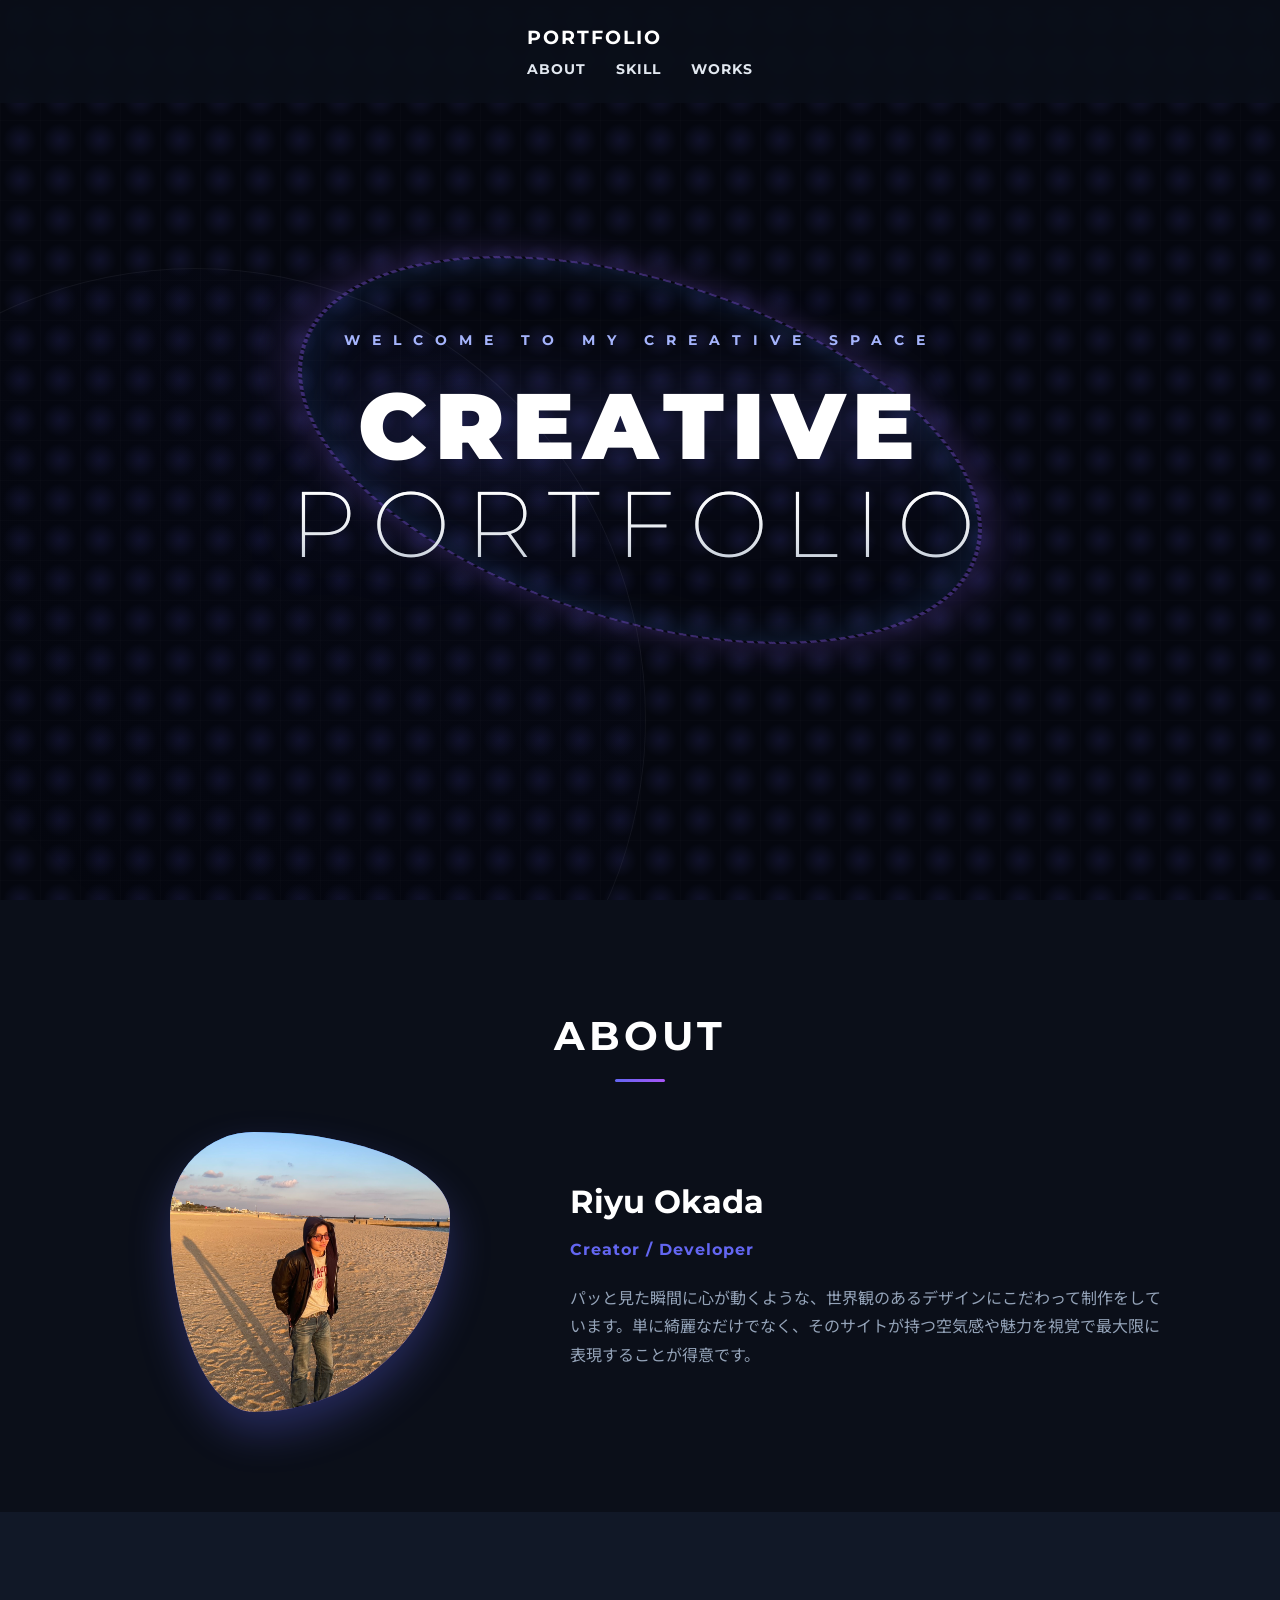
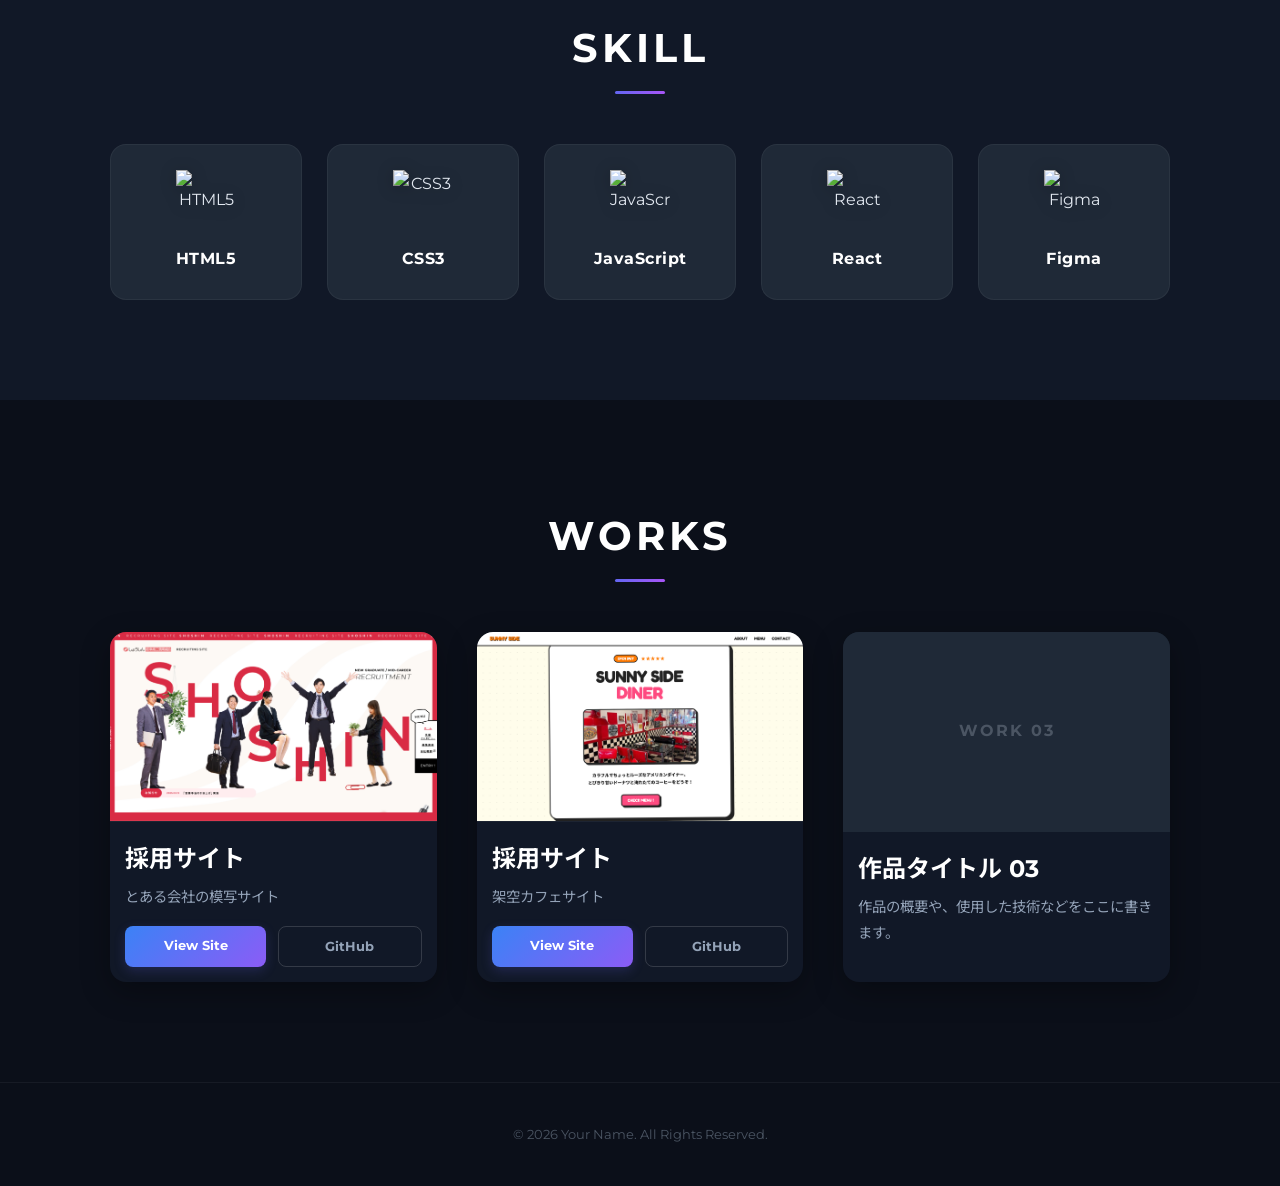
==== commit f1effbfe: "Add files via upload" ====
--- a/index.html
+++ b/index.html
@@ -109,24 +109,30 @@
                 <h2 class="section-title">WORKS</h2>
                 <div class="works-grid">
                     <div class="works-card">
-    <img src="image/mosyasaito.png" alt="採用サイトの画像" class="works-img">
+                      <img src="image/mosyasaito.png" alt="採用サイトの画像" class="works-img">
     
-    <div class="works-info">
-        <h3>採用サイト</h3>
-        <p>とある会社の模写サイト</p>
+                        <div class="works-info">
+                        <h3>採用サイト</h3>
+                        <p>とある会社の模写サイト</p>
         
-        <div class="works-links">
-            <a href="file:///Users/okadariyu/mosyakadai2/index.html" class="btn-site">View Site</a>
-            <a href="https://github.com/Gangtianlimeng6-CPU/Portforio" target="_blank" class="btn-git">GitHub</a>
-        </div>
-    </div>
-</div>
+                        <div class="works-links">
+                             <a href="mosyakadai2/index.html" class="btn-site">View Site</a>
+                             <a href="https://github.com/Gangtianlimeng6-CPU/Portforio" target="_blank" class="btn-git">GitHub</a>
+                       </div>
+                       </div>
+                    </div>
                     <div class="works-card">
-                        <div class="works-img-placeholder"><span>WORK 02</span></div>
+                      <img src="image/cafesite.PNG" alt="カフェサイトの画像" class="works-img">
+    
                         <div class="works-info">
-                            <h3>作品タイトル 02</h3>
-                            <p>作品の概要や、使用した技術などをここに書きます。</p>
-                        </div>
+                        <h3>採用サイト</h3>
+                        <p>架空カフェサイト</p>
+        
+                        <div class="works-links">
+                             <a href="https://gangtianlimeng6-cpu.github.io/cafesite/" class="btn-site">View Site</a>
+                             <a href="https://github.com/Gangtianlimeng6-CPU/cafesite" target="_blank" class="btn-git">GitHub</a>
+                       </div>
+                       </div>
                     </div>
                     <div class="works-card">
                         <div class="works-img-placeholder"><span>WORK 03</span></div>
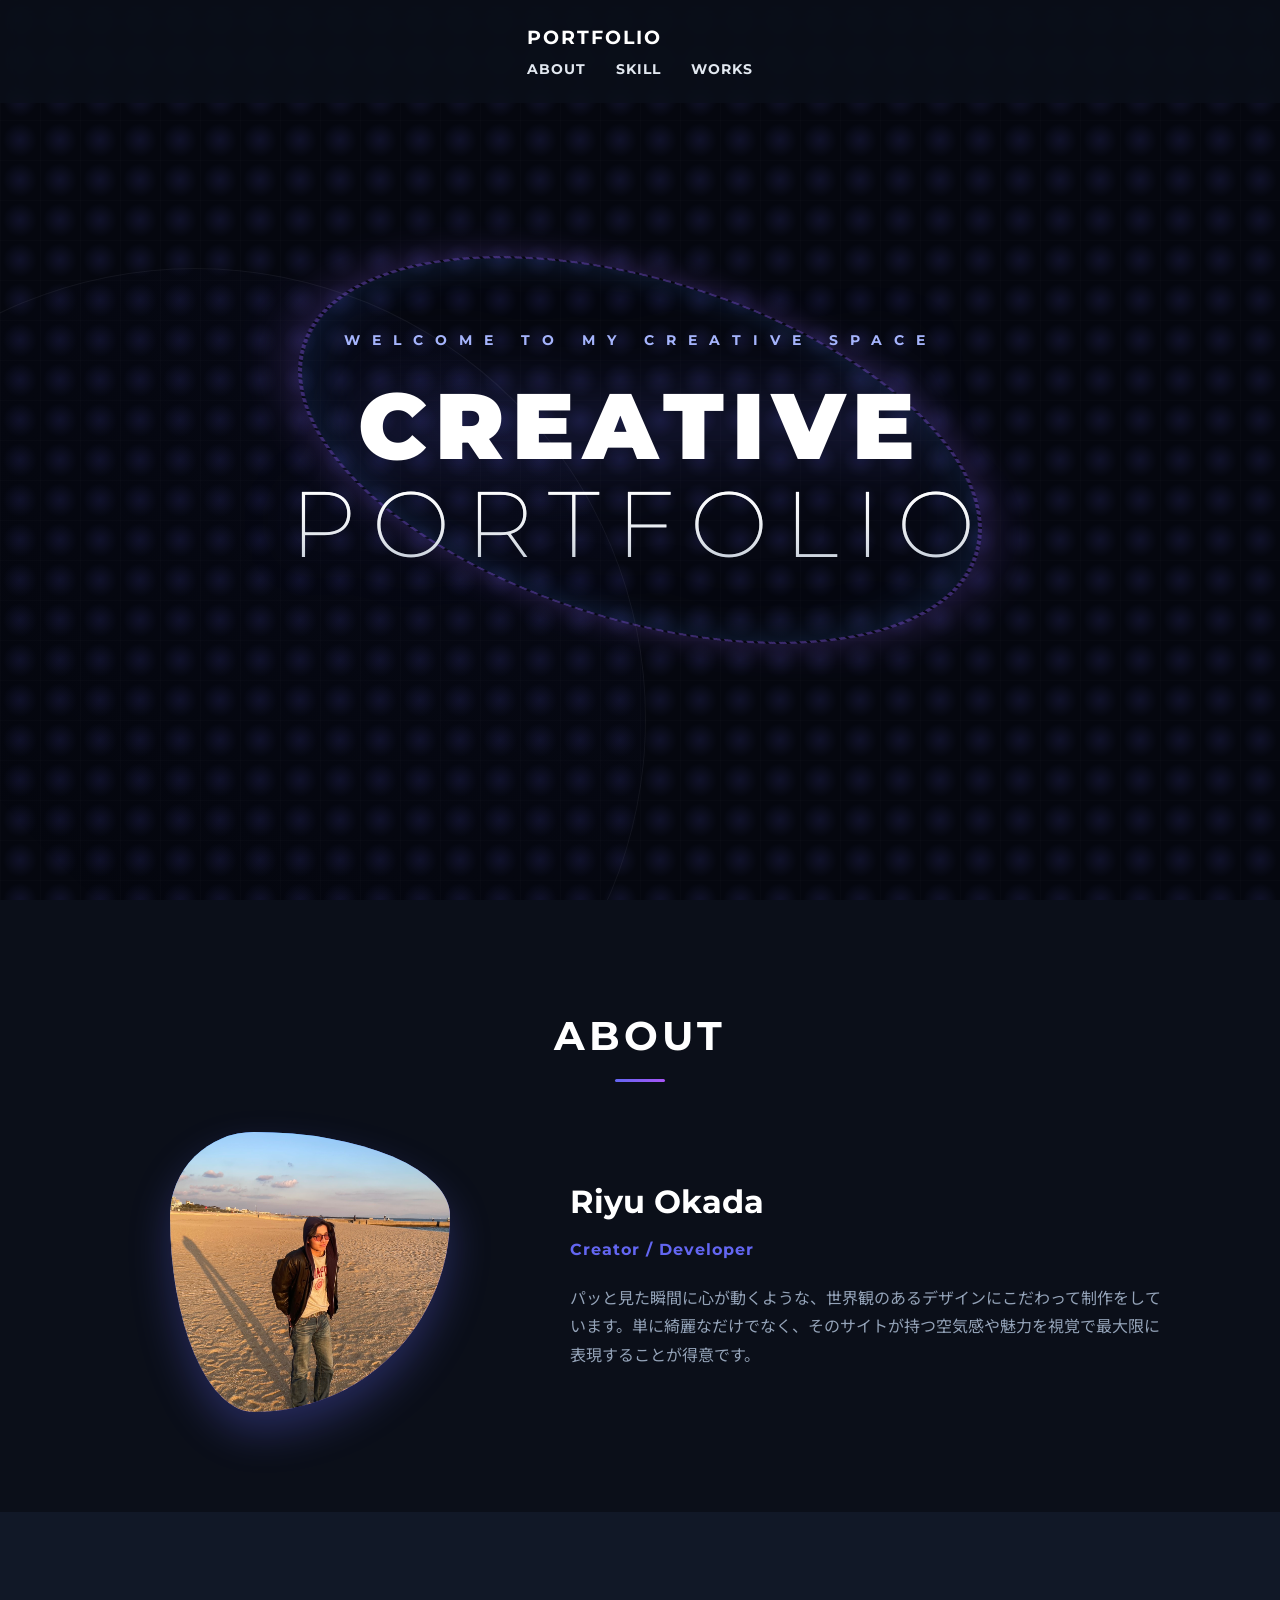
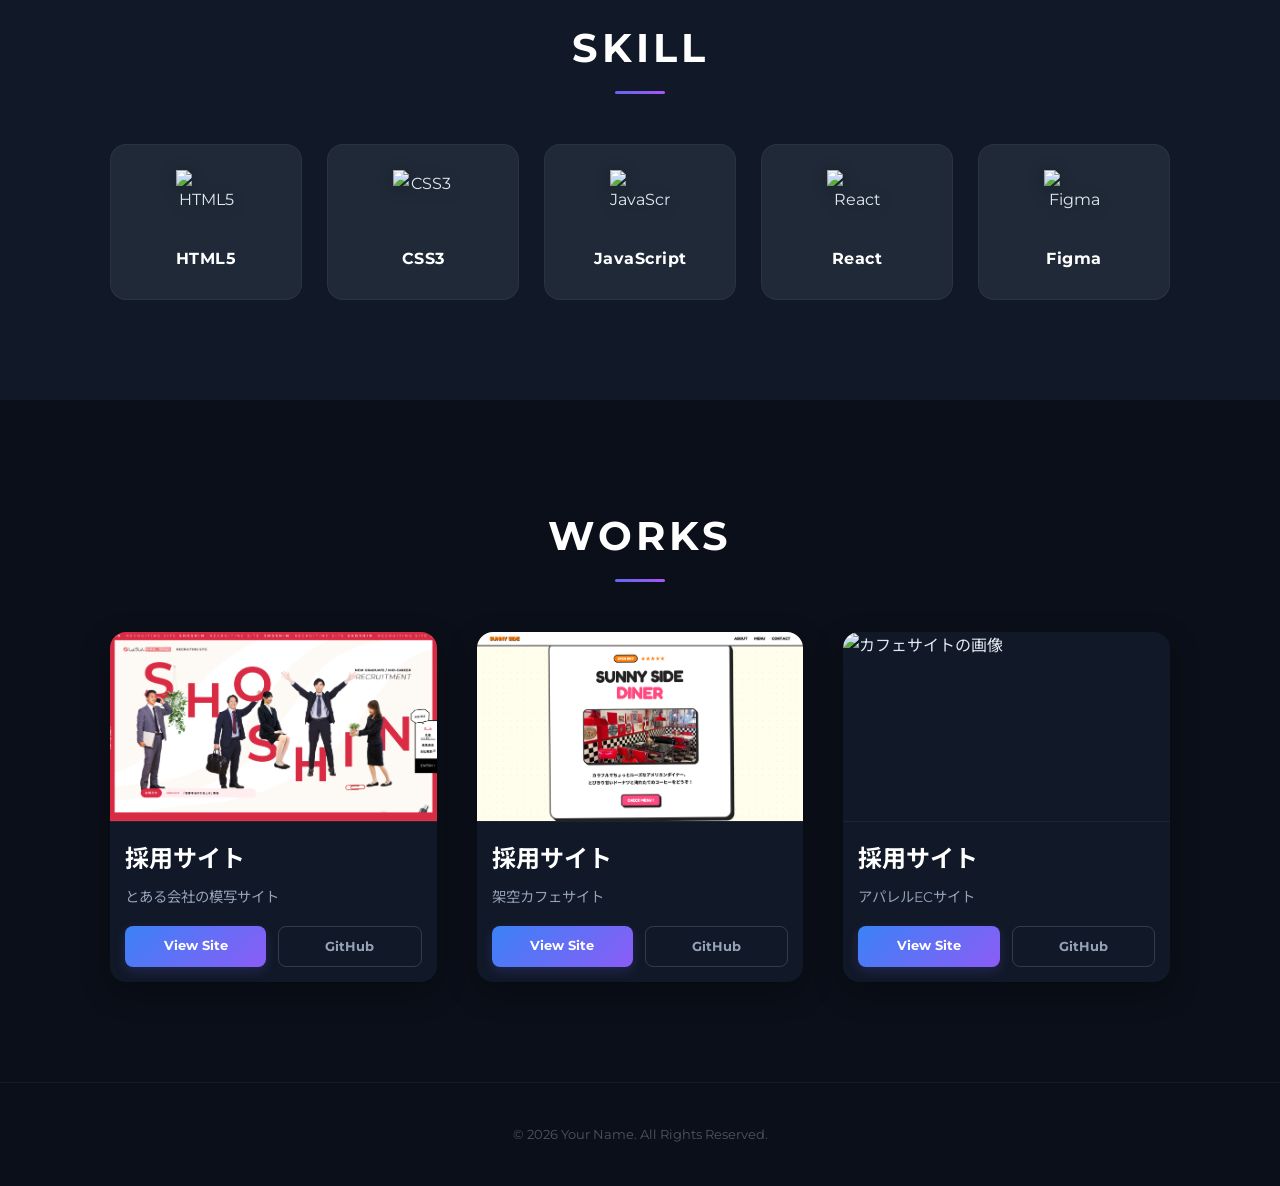
==== commit 9f4564ff: "Add files via upload" ====
--- a/index.html
+++ b/index.html
@@ -135,11 +135,17 @@
                        </div>
                     </div>
                     <div class="works-card">
-                        <div class="works-img-placeholder"><span>WORK 03</span></div>
+                      <img src="image/アパレル.PNG" alt="カフェサイトの画像" class="works-img">
+    
                         <div class="works-info">
-                            <h3>作品タイトル 03</h3>
-                            <p>作品の概要や、使用した技術などをここに書きます。</p>
-                        </div>
+                        <h3>採用サイト</h3>
+                        <p>アパレルECサイト</p>
+        
+                        <div class="works-links">
+                             <a href="https://gangtianlimeng6-cpu.github.io/apparel/" class="btn-site">View Site</a>
+                             <a href="https://github.com/Gangtianlimeng6-CPU/apparel" target="_blank" class="btn-git">GitHub</a>
+                       </div>
+                       </div>
                     </div>
                 </div>
             </div>
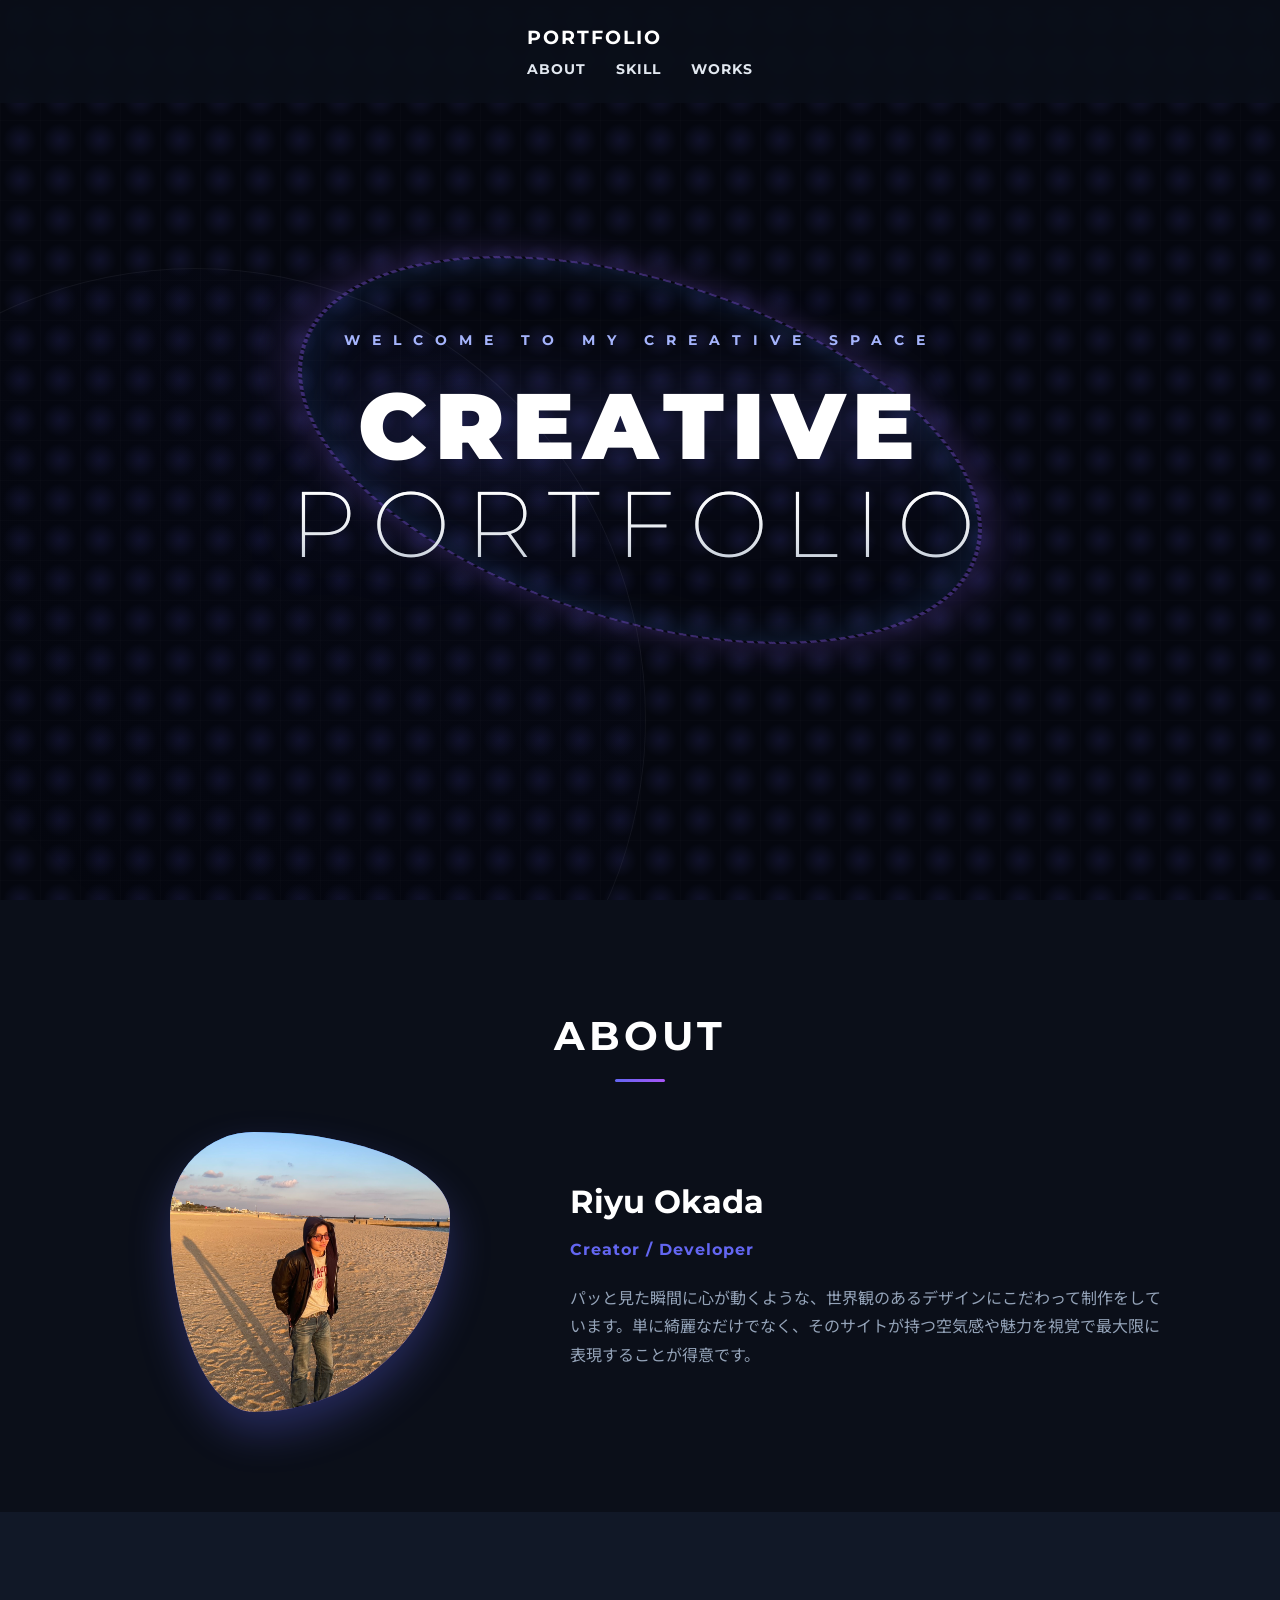
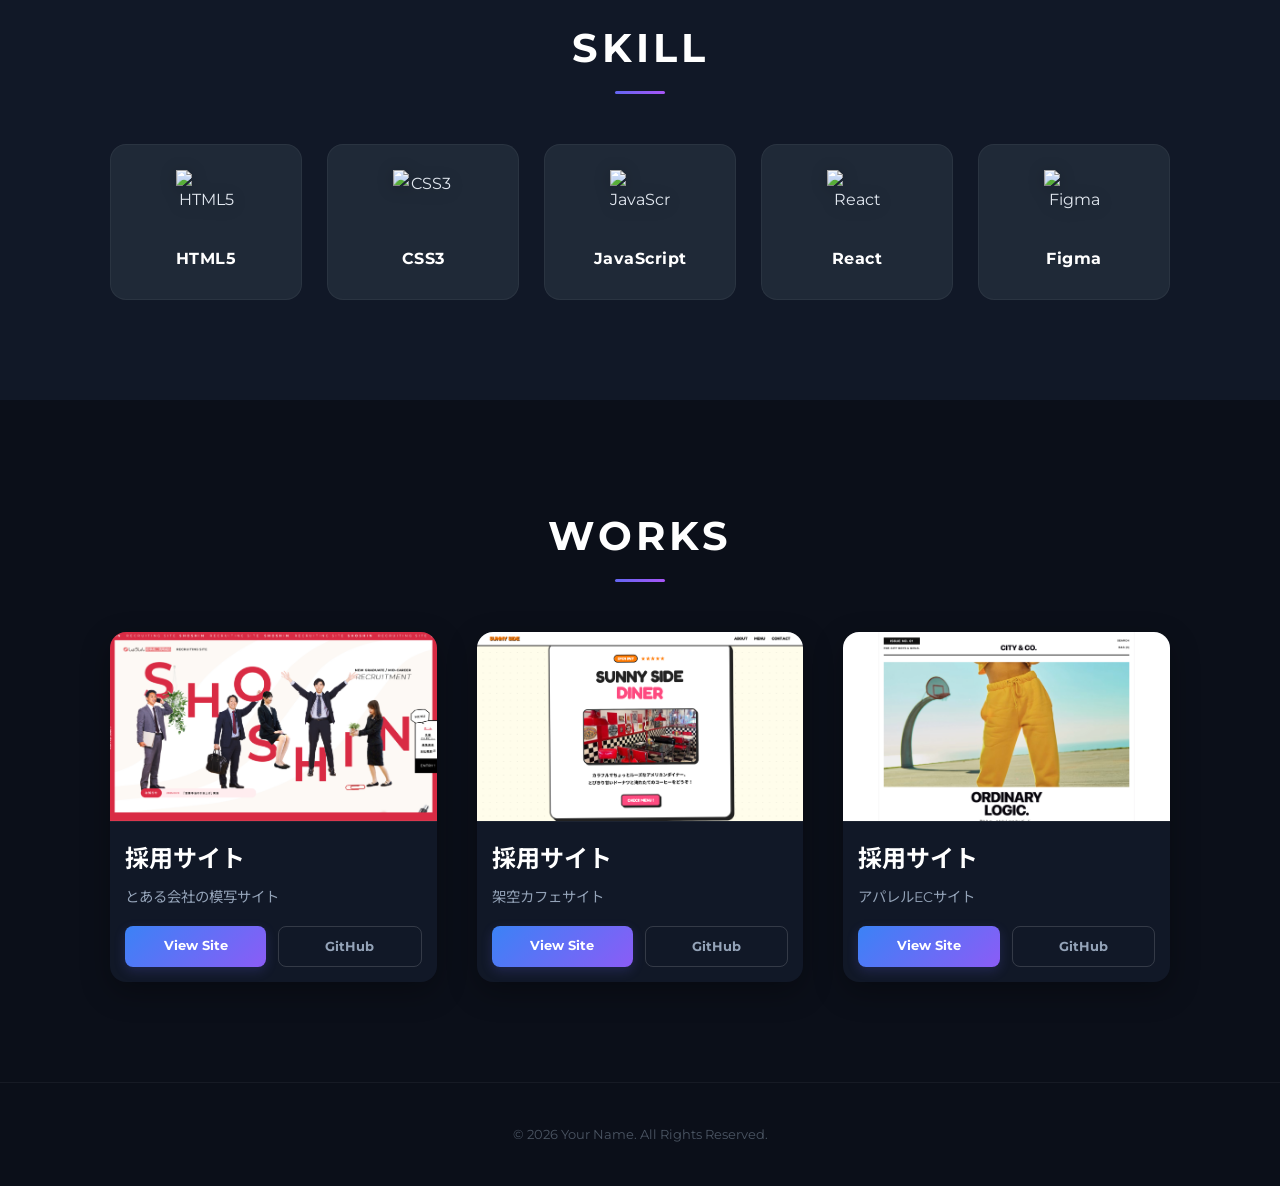
==== commit 7cc9f163: "Add files via upload" ====
--- a/index.html
+++ b/index.html
@@ -135,7 +135,7 @@
                        </div>
                     </div>
                     <div class="works-card">
-                      <img src="image/アパレル.PNG" alt="カフェサイトの画像" class="works-img">
+                      <img src="image/apparel.PNG" alt="アパレル" class="works-img">
     
                         <div class="works-info">
                         <h3>採用サイト</h3>
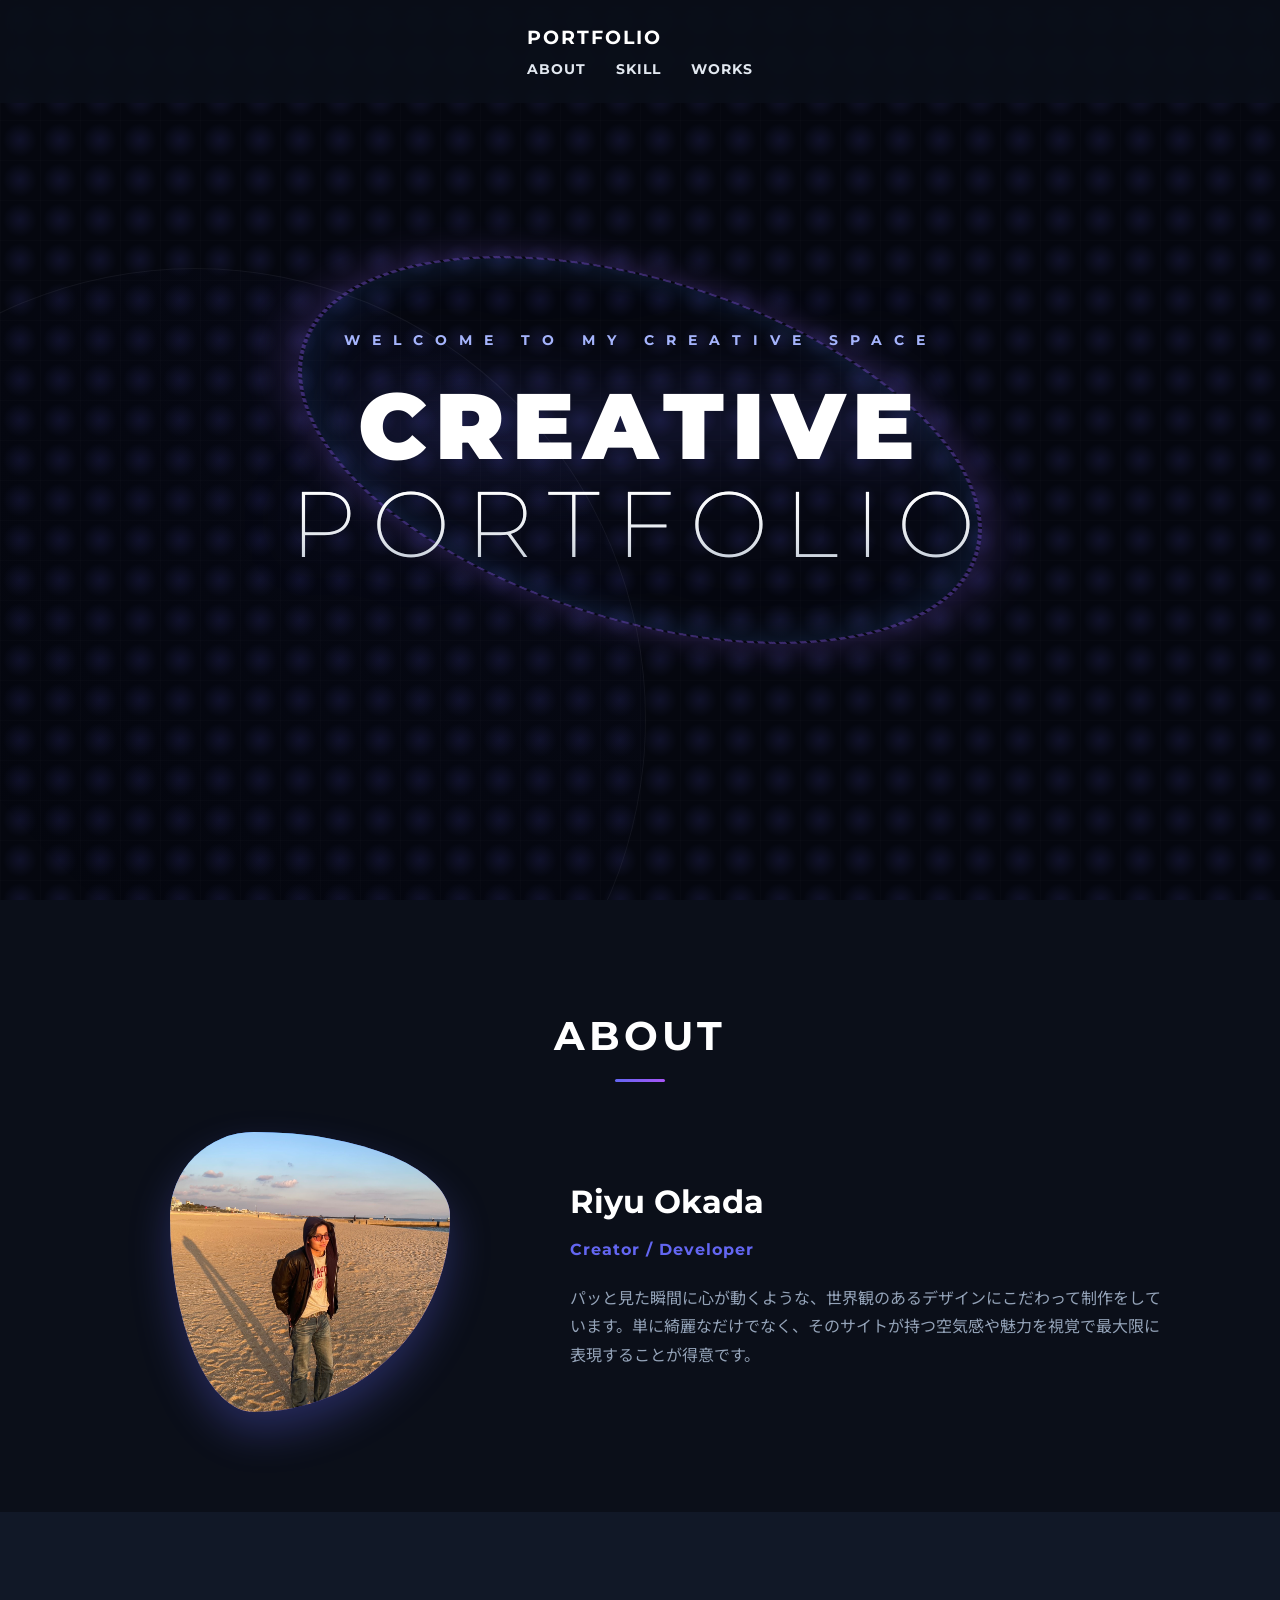
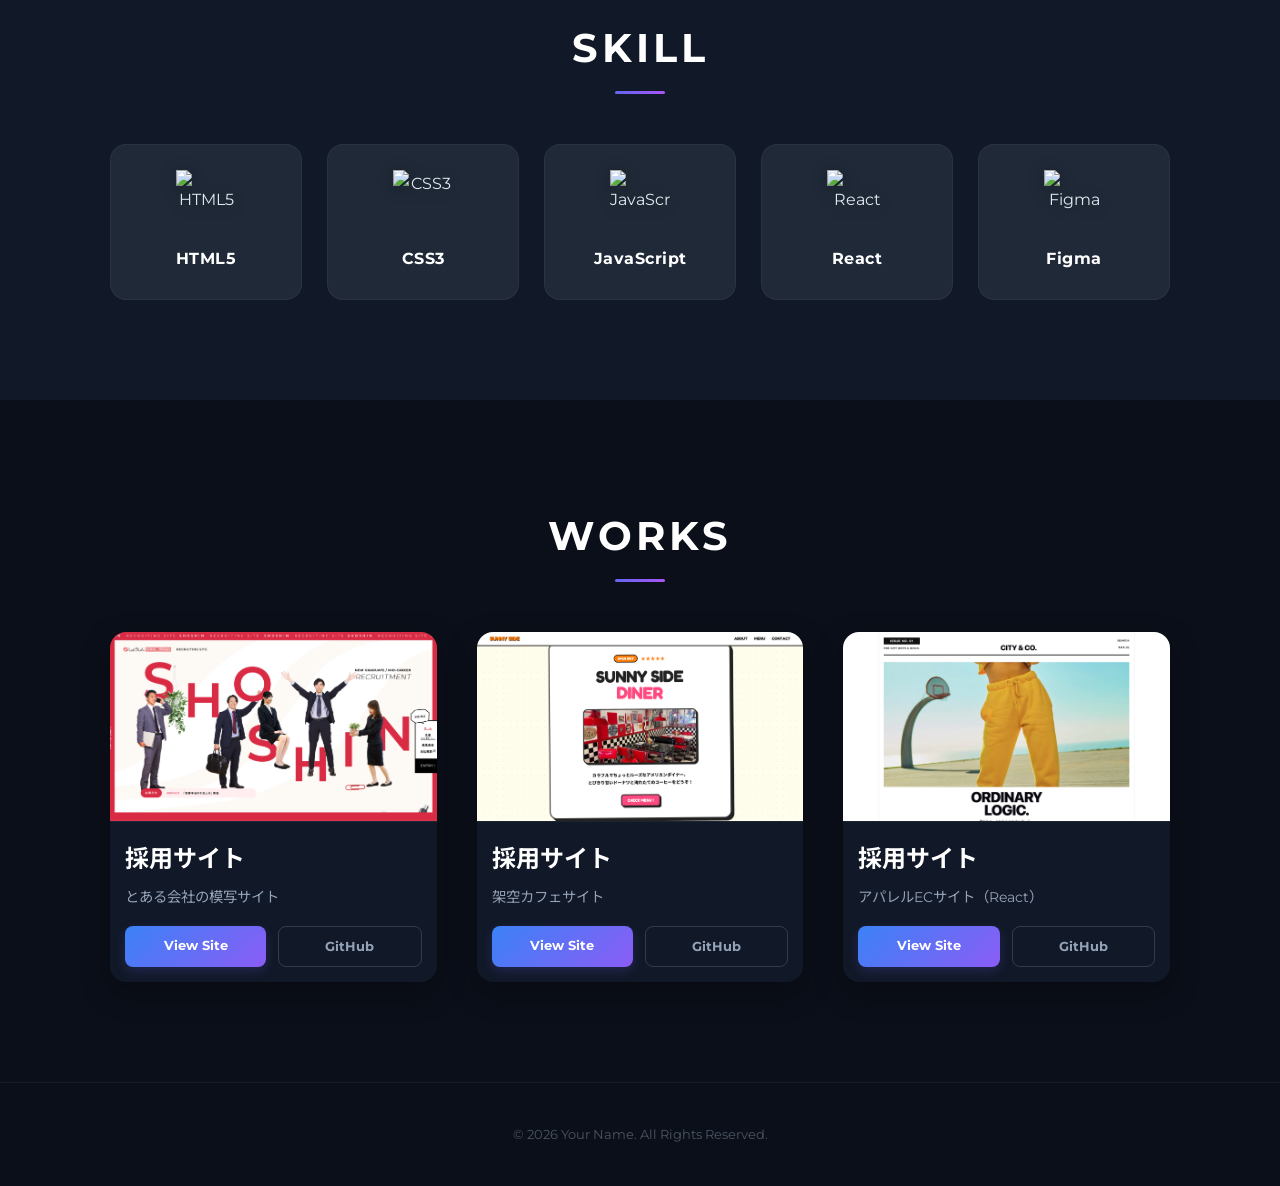
==== commit e5fa5493: "Add files via upload" ====
--- a/index.html
+++ b/index.html
@@ -139,7 +139,7 @@
     
                         <div class="works-info">
                         <h3>採用サイト</h3>
-                        <p>アパレルECサイト</p>
+                        <p>アパレルECサイト（React）</p>
         
                         <div class="works-links">
                              <a href="https://gangtianlimeng6-cpu.github.io/apparel/" class="btn-site">View Site</a>
